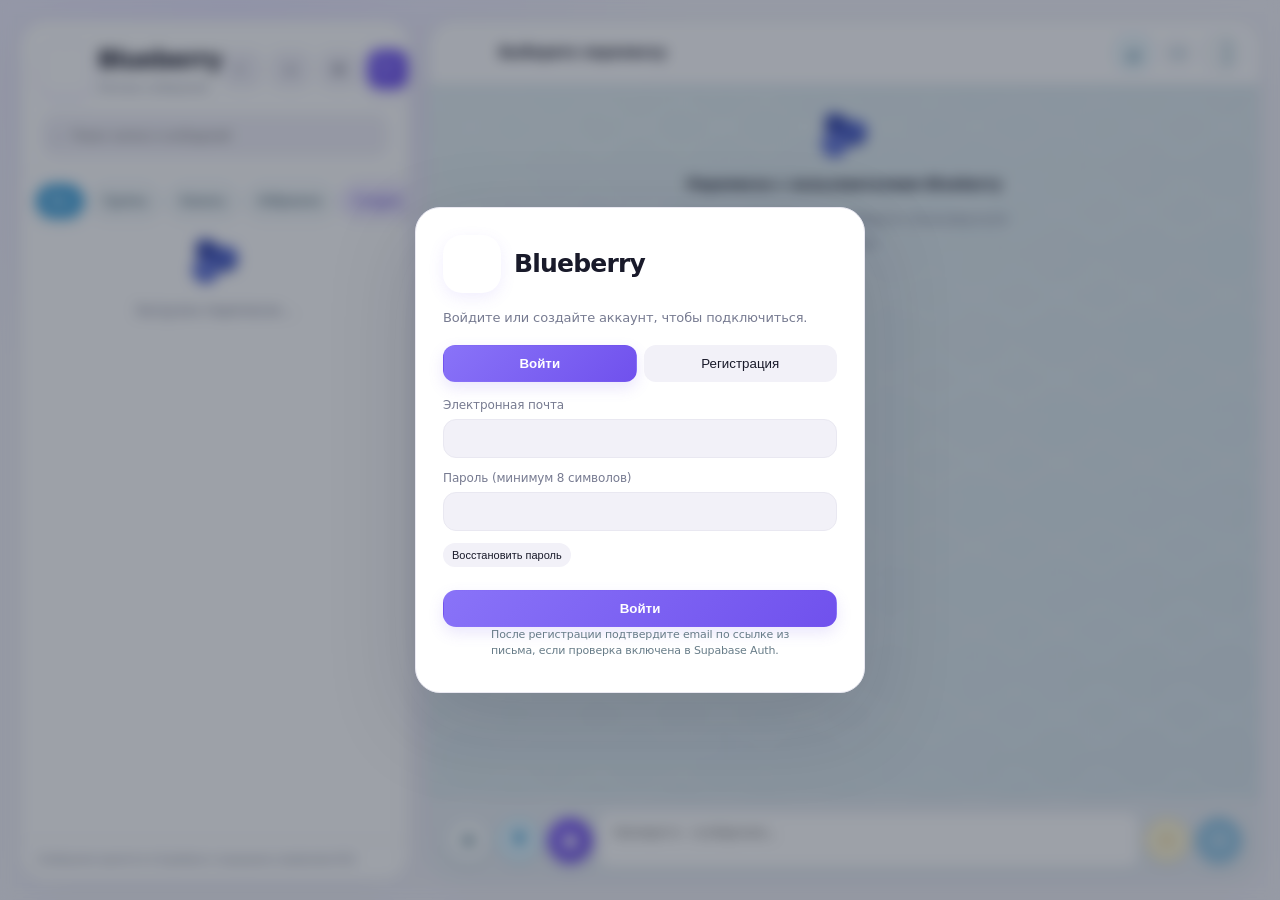
==== index.html @ e7ea09fa "Publish Blueberry: add index.html" ====
<!doctype html><html lang="ru"><head><meta charset="utf-8"><meta name="viewport" content="width=device-width,initial-scale=1"><meta name="theme-color" content="#f4f7fc"><title>Blueberry — сообщения</title><style>
:root{--bg:#f4f7fc;--panel:#fff;--soft:#f1f5fc;--line:#e4eaf3;--ink:#17243b;--muted:#8692a7;--blue:#3978ed;--blueSoft:#e8f0ff;--purple:#896de0;--green:#2eaf83;--shadow:0 14px 44px #263c6010}*{box-sizing:border-box}body{margin:0;background:var(--bg);color:var(--ink);font:14px/1.45 Inter,system-ui,-apple-system,"Segoe UI",sans-serif}body.dark{--bg:#0e1727;--panel:#162237;--soft:#1e2c43;--line:#2b3a51;--ink:#eff4ff;--muted:#9eabc1;--blue:#6598fa;--blueSoft:#243a60;--shadow:0 14px 44px #0004}.shell{height:100dvh;min-height:560px;padding:18px;display:grid;grid-template-columns:330px 1fr;gap:14px;max-width:1500px;margin:auto}.side,.chat{background:var(--panel);border:1px solid var(--line);border-radius:21px;overflow:hidden;display:flex;flex-direction:column;box-shadow:var(--shadow)}.head{padding:19px 18px 12px;border-bottom:1px solid var(--line)}.brand-title{display:flex;align-items:center;gap:9px}.logo-slot{width:40px;height:40px;border:1px dashed var(--muted);border-radius:12px;display:grid;place-items:center;text-align:center;color:var(--muted);font-size:9px;flex:none}.avatar-img{width:100%;height:100%;object-fit:cover;border-radius:inherit}.brand{display:flex;justify-content:space-between;align-items:center;margin-bottom:14px}.brand b{font-size:22px;letter-spacing:-.6px}.brand small{display:block;color:var(--muted);font-size:11px}.toolbar{display:flex;gap:7px;align-items:center}.btn{border:0;background:var(--soft);color:var(--ink);padding:9px 12px;border-radius:11px;cursor:pointer;transition:.15s}.btn:hover{filter:brightness(.97)}.btn.primary{background:var(--blue);color:#fff;font-weight:650}.btn:disabled{opacity:.48;cursor:default}.btn.tiny{font-size:11px;padding:5px 8px}.search{height:39px;border-radius:12px;background:var(--soft);display:flex;align-items:center;padding:0 10px;gap:8px;color:var(--muted)}.search input{border:0;background:none;color:var(--ink);outline:0;width:100%}.sections{display:flex;gap:5px;overflow:auto;padding:10px 12px 5px}.sections button{white-space:nowrap;border:0;background:transparent;color:var(--muted);border-radius:9px;padding:7px 9px;font-size:11px;cursor:pointer}.sections button.on{background:var(--blueSoft);color:var(--blue);font-weight:650}.list{overflow:auto;flex:1;padding:7px}.person{display:flex;align-items:center;gap:11px;padding:10px;border-radius:13px;cursor:pointer}.person:hover,.person.on{background:var(--soft)}.avatar{width:43px;height:43px;border-radius:15px;background:linear-gradient(135deg,#4b8bf0,#9472dc);color:white;display:grid;place-items:center;font-weight:700;flex:none;object-fit:cover}.pcopy{min-width:0;flex:1}.pcopy b,.pcopy small{display:block;overflow:hidden;text-overflow:ellipsis;white-space:nowrap}.pcopy small{color:var(--muted);margin-top:3px;font-size:11px}.ptime{font-size:10px;color:var(--muted);align-self:flex-start}.bottom-note{padding:10px 16px;border-top:1px solid var(--line);font-size:10px;color:var(--muted)}.top{min-height:72px;display:flex;align-items:center;gap:12px;padding:0 18px;border-bottom:1px solid var(--line)}.top strong{flex:1;min-width:0;overflow:hidden;text-overflow:ellipsis;white-space:nowrap}.status{font-size:11px;color:var(--muted);display:block}.msgs{flex:1;overflow:auto;padding:22px clamp(14px,7vw,90px);background:radial-gradient(ellipse at top,#eaf2ff55,transparent 55%)}body.dark .msgs{background:radial-gradient(ellipse at top,#20395f33,transparent 55%)}.empty{margin:auto;text-align:center;color:var(--muted);max-width:330px}.empty .berry{font-size:42px;margin-bottom:8px}.empty b{color:var(--ink)}.empty p{line-height:1.6}.bubble{max-width:76%;width:max-content;white-space:pre-wrap;overflow-wrap:anywhere;padding:10px 13px;border-radius:15px 15px 15px 4px;background:var(--soft);margin:11px 0;position:relative}.bubble.mine{margin-left:auto;background:var(--blue);color:white;border-radius:15px 15px 4px 15px}.bubble .quote{border-left:2px solid var(--purple);padding-left:8px;margin-bottom:5px;font-size:11px;color:var(--purple)}.bubble.mine .quote{color:#e6ddff}.meta{font-size:10px;text-align:right;opacity:.7;margin-top:4px}.msgtools{display:flex;gap:4px;justify-content:flex-end;margin-top:3px;opacity:.75}.compose-wrap{padding:11px 18px;border-top:1px solid var(--line)}.replybar{display:none;justify-content:space-between;align-items:center;background:var(--soft);padding:7px 10px;border-radius:10px;margin-bottom:7px;color:var(--muted);font-size:11px}.compose{display:flex;gap:8px}.compose textarea{resize:none;min-height:42px;max-height:120px;flex:1;border:1px solid var(--line);border-radius:14px;background:var(--soft);color:var(--ink);padding:11px;outline:none}.overlay{position:fixed;inset:0;background:#0a142766;display:none;place-items:center;padding:15px;z-index:20}.overlay.show{display:grid}.modal{width:min(450px,100%);border-radius:19px;background:var(--panel);padding:23px;box-shadow:0 20px 70px #0003;max-height:90dvh;overflow:auto}.modal h2{margin:0 0 4px}.modal p{color:var(--muted);font-size:13px;margin:0 0 17px}.field{margin:12px 0}.field label{font-size:12px;color:var(--muted);display:block;margin-bottom:5px}.field input,.field textarea,.field select{width:100%;padding:11px;border:1px solid var(--line);border-radius:10px;background:var(--soft);color:var(--ink);outline:none}.field textarea{min-height:68px;resize:vertical}.tabs{display:flex;gap:7px;margin:15px 0}.tabs button{flex:1}.note{font-size:11px;color:var(--muted);margin-top:12px}.alert{color:#b45057;font-size:12px;min-height:16px}.hide{display:none!important}.toast{position:fixed;bottom:20px;left:50%;transform:translate(-50%,20px);background:var(--ink);color:var(--panel);padding:10px 14px;border-radius:10px;opacity:0;transition:.2s;pointer-events:none;z-index:40}.toast.show{opacity:1;transform:translate(-50%,0)}.switch{width:42px;height:24px;border:0;border-radius:12px;background:#bbc5d4;padding:3px}.switch:after{content:'';display:block;width:18px;height:18px;background:#fff;border-radius:50%;transition:.2s}.switch.on{background:var(--blue)}.switch.on:after{transform:translateX(18px)}.profile-hero{text-align:center;margin:0 0 14px}.profile-hero .avatar{width:72px;height:72px;border-radius:24px;margin:0 auto 8px;font-size:22px}.mobile-back{display:none}@media(max-width:850px){.shell{display:block;padding:0;height:100dvh;min-height:0}.side,.chat{position:absolute;inset:0;border:0;border-radius:0}.chat{display:none}.shell.inchat .side{display:none}.shell.inchat .chat{display:flex}.head{padding:15px}.top{min-height:64px;padding:0 11px}.msgs{padding:15px}.compose-wrap{padding:9px}.bubble{max-width:88%}.mobile-back{display:block}}
/* Blueberry visual refresh based on the supplied light and dark references */
:root{--bg:#f5f5fb;--panel:#fff;--soft:#f2f1f8;--line:#e9e8f1;--ink:#191a2a;--muted:#777b91;--blue:#7858ef;--blueSoft:#f0ecff;--purple:#8c72f6;--green:#32ad85;--shadow:0 18px 55px #27214a0c}
body{background:radial-gradient(ellipse at 18% 0%,#ece9ff 0,transparent 32%),var(--bg);font-family:Inter,"Segoe UI",system-ui,sans-serif;letter-spacing:-.01em}
body.dark{--bg:#11121d;--panel:#191a29;--soft:#232438;--line:#303146;--ink:#f4f3fc;--muted:#a4a5bb;--blue:#9279ff;--blueSoft:#30284c;--purple:#ae9cff;--green:#45c39a;--shadow:0 18px 60px #0003;background:radial-gradient(ellipse at 18% 0%,#282344 0,transparent 35%),var(--bg)}
.shell{max-width:1540px;grid-template-columns:minmax(330px,390px) minmax(0,1fr);gap:18px;padding:20px}
.side,.chat{border:1px solid color-mix(in srgb,var(--line) 75%,transparent);border-radius:26px;box-shadow:var(--shadow)}
.head{padding:22px 21px 14px}.brand{margin-bottom:18px}.brand b{font-size:24px;letter-spacing:-1px}.brand small{margin-top:2px}.logo-slot{width:47px;height:47px;border:0;border-radius:15px;background-image:url("blueberry-logo-reference.png");background-size:200% 100%;background-position:right center;background-repeat:no-repeat;box-shadow:0 5px 16px #765cf31a;font-size:0;overflow:hidden;flex:none}
body.dark .logo-slot{background-position:left center}.auth-brand{display:flex;align-items:center;gap:13px;margin:0 0 16px}.auth-brand .logo-slot{width:58px;height:58px;border-radius:19px}.auth-brand h2{font-size:25px;letter-spacing:-.8px;margin:0}
.toolbar{gap:8px}.btn{border:1px solid transparent;border-radius:13px;padding:10px 13px;transition:transform .16s,background .16s,box-shadow .16s}.btn:hover{filter:none;transform:translateY(-1px);background:var(--blueSoft);color:var(--blue)}.btn.primary{background:linear-gradient(135deg,#8973f8,#7051ed);box-shadow:0 6px 15px #7459ee26;color:#fff}.btn.primary:hover{background:linear-gradient(135deg,#9683ff,#785bf2);color:white;box-shadow:0 9px 21px #7459ee37}
.search{height:43px;border:1px solid transparent;border-radius:14px}.search:focus-within{border-color:#b7aafa;background:var(--panel);box-shadow:0 0 0 3px #8a72f51a}.sections{gap:6px;padding:12px 15px 8px}.sections button{padding:9px 12px;border-radius:999px;font-size:12px}.sections button.on{background:linear-gradient(135deg,#8973f8,#7051ed);color:white;box-shadow:0 5px 13px #7459ee20}
.list{padding:5px 10px 12px}.person{gap:12px;padding:12px 11px;border-bottom:1px solid color-mix(in srgb,var(--line) 64%,transparent);border-radius:0;min-height:76px;transition:background .16s}.person:hover,.person.on{background:var(--soft);border-radius:15px}.avatar{width:48px;height:48px;border-radius:50%;overflow:hidden}.avatar-img{border-radius:50%}.pcopy b{font-size:14px;font-weight:650}.pcopy small{font-size:12px}.ptime{font-size:11px}.bottom-note{font-size:10px;padding:12px 16px}
.top{min-height:78px;padding:0 23px;background:color-mix(in srgb,var(--panel) 93%,transparent);backdrop-filter:blur(14px)}.top strong{font-size:15px}.status{color:var(--purple);font-weight:600}.msgs{position:relative;padding:28px clamp(18px,8vw,110px);background:radial-gradient(ellipse 55% 38% at 0% 0%,#eeeaff 0,transparent 100%),radial-gradient(ellipse 50% 30% at 100% 0%,#f5f1ff 0,transparent 100%),var(--panel)}body.dark .msgs{background:radial-gradient(ellipse 55% 38% at 0% 0%,#27213d 0,transparent 100%),radial-gradient(ellipse 50% 30% at 100% 0%,#201d32 0,transparent 100%),var(--panel)}
.bubble{padding:12px 15px;border-radius:18px 18px 18px 6px;background:var(--soft);box-shadow:0 3px 12px #20204408;margin:13px 0}.bubble.mine{border-radius:18px 18px 6px 18px;background:linear-gradient(135deg,#8d78fa,#7054ed);box-shadow:0 5px 15px #7459ee22}.bubble .quote{border-radius:3px 9px 9px 3px}.meta{font-size:10px}.msgtools{opacity:.72}.compose-wrap{padding:13px 20px 17px;background:var(--panel);border-top:1px solid var(--line)}.compose{gap:7px;align-items:center}.compose textarea{min-width:0;min-height:46px;border:1px solid transparent;border-radius:999px;padding:12px 17px;background:var(--soft)}.compose textarea:focus{border-color:#b7aafa;background:var(--panel);box-shadow:0 0 0 3px #8a72f51a}.compose .btn{flex:none;border-radius:50%;width:42px;height:42px;padding:0;display:grid;place-items:center}
.modal{border:1px solid var(--line);border-radius:25px;padding:27px;box-shadow:0 28px 90px #17132c25}.overlay{backdrop-filter:blur(7px)}.field input,.field textarea,.field select{border-radius:13px}.field input:focus,.field textarea:focus,.field select:focus{border-color:#a793ff;box-shadow:0 0 0 3px #8a72f51a}.tabs button{border-radius:12px}.toast{border-radius:14px;box-shadow:0 9px 28px #15142a2c}
.mobile-nav{display:none}
@media(max-width:850px){.shell{padding:0;max-width:none}.side,.chat{border:0;border-radius:0}.side{padding-bottom:76px}.head{padding:17px 17px 10px}.brand{margin-bottom:15px}.logo-slot{width:43px;height:43px;border-radius:14px}.sections{padding:10px 13px 6px}.list{padding:5px 10px 15px}.person{min-height:78px;padding:12px 10px}.chat{padding-bottom:0}.top{min-height:70px;padding:0 13px}.msgs{padding:18px 13px}.compose-wrap{padding:9px 10px calc(10px + env(safe-area-inset-bottom))}.compose{gap:4px}.compose .btn{width:38px;height:38px}.compose textarea{font-size:14px;padding:10px 14px}.bubble{max-width:88%;padding:10px 13px}.mobile-nav{position:fixed;z-index:8;left:0;right:0;bottom:0;display:grid;grid-template-columns:repeat(4,1fr);padding:8px 8px calc(8px + env(safe-area-inset-bottom));border-top:1px solid var(--line);background:color-mix(in srgb,var(--panel) 92%,transparent);backdrop-filter:blur(18px)}.mobile-nav button{display:flex;flex-direction:column;align-items:center;gap:3px;border:0;background:none;color:var(--muted);font:inherit;font-size:11px;padding:4px}.mobile-nav button span{font-size:19px}.mobile-nav button.active{color:var(--blue);font-weight:650}.shell.inchat .mobile-nav{display:none}.bottom-note{display:none}#videoNoteBtn{display:none}}
/* Chat refresh: compact familiar messenger layout */
.chat{background:#e8edf2;border-color:#dce3ea}
.top{min-height:64px;padding:0 18px;background:rgba(255,255,255,.94);border-bottom:1px solid #dce4ec;backdrop-filter:blur(18px)}
.top .avatar{width:40px;height:40px;border-radius:50%;background:#5a9fd5}.top strong{font-size:14px;font-weight:700}.top .status{display:block;flex-basis:100%;margin-left:-100%;padding-left:52px;transform:translateY(13px);font-size:11px;color:#55a2d9;font-weight:500;pointer-events:none}.top .btn{background:transparent;color:#5f6f7e}.top .btn:hover{background:#edf3f7;color:#429ad4;box-shadow:none}.top #signout{font-size:0;width:36px;height:36px}.top #signout:before{content:'⋮';font-size:25px;line-height:1}.top #favorite{font-size:0;width:36px;height:36px}.top #favorite:before{content:'⌕';font-size:22px}
.msgs{padding:20px clamp(16px,7vw,96px);background-color:#dce8ee;background-image:radial-gradient(#ffffffa8 1px,transparent 1.5px),radial-gradient(#c9dbe2ad 1px,transparent 1.5px),linear-gradient(135deg,#e6f0f3cc,#d6e4ea77);background-size:27px 27px,41px 41px,100% 100%;background-position:0 0,13px 13px,0 0}
.msgs:before{content:'';position:absolute;inset:0;pointer-events:none;opacity:.23;background-image:linear-gradient(32deg,transparent 48%,#fff 49% 51%,transparent 52%),linear-gradient(-32deg,transparent 48%,#fff 49% 51%,transparent 52%);background-size:84px 84px}
.msgs>*{position:relative}.bubble{max-width:min(76%,560px);padding:7px 10px 6px;margin:3px 0;background:#fff;border-radius:10px 10px 10px 2px;box-shadow:0 1px 1px #35434a26;color:#18212b;font-size:14px;line-height:1.38}.bubble.mine{background:#d9fdd3;color:#17231b;border-radius:10px 10px 2px 10px;box-shadow:0 1px 1px #35434a20}.bubble .quote{margin:1px 0 5px;padding-left:7px;border-left:3px solid #45a7e6;color:#4386b1}.bubble.mine .quote{color:#419368;border-color:#56b77b}.meta{float:right;margin:4px 0 0 10px;color:#6f7f89;opacity:1;font-size:10px}.bubble.mine .meta{color:#5e9273}.msgtools{clear:both;margin-top:4px;opacity:0;transition:opacity .15s}.bubble:hover .msgtools{opacity:.85}.msgtools .btn{padding:3px 6px;border-radius:6px;background:#edf3f5;color:#557080}.bubble.mine .msgtools .btn{background:#c7f1c2}.replybar{margin:0 0 7px;padding:8px 11px;border-radius:8px;background:#fff;border-left:3px solid #42a5df;color:#6d7c88}.compose-wrap{padding:9px 17px 12px;background:#e8edf2;border:0}.compose{gap:7px}.compose textarea{min-height:43px;padding:11px 15px;border:0;border-radius:10px;background:#fff;box-shadow:0 1px 2px #34434d17;font-size:14px}.compose textarea:focus{border:0;box-shadow:0 0 0 2px #4aa8e42b}.compose .btn{width:40px;height:40px;border-radius:50%;background:transparent;color:#667786}.compose .btn:hover{background:#d6e1e7;color:#439bd7;transform:none}.compose .btn.primary{background:#47a5dc;color:#fff;box-shadow:none}.compose .btn.primary:hover{background:#3a9bd3}.note{margin:0 0 6px 48px;color:#677c88}
body.dark .chat{background:#0f1b24;border-color:#243642}body.dark .top{background:rgba(24,36,47,.94);border-color:#263b49}.top .status{color:#6bb6e5}body.dark .top .btn{color:#b6c7d4}body.dark .top .btn:hover{background:#253b4b;color:#69bbe8}body.dark .msgs{background-color:#0b1720;background-image:radial-gradient(#1c3543b8 1px,transparent 1.5px),radial-gradient(#162c38a8 1px,transparent 1.5px),linear-gradient(135deg,#0e202b,#0a1720)}body.dark .msgs:before{opacity:.09}body.dark .bubble{background:#1f2d39;color:#f2f7fa;box-shadow:0 1px 1px #0005}body.dark .bubble.mine{background:#2b5949;color:#f2fff5}body.dark .bubble .quote{color:#76bee9;border-color:#63b5e7}body.dark .bubble.mine .quote{color:#8adbb2;border-color:#7ad2a5}body.dark .meta{color:#a7bac5}body.dark .bubble.mine .meta{color:#a5d1b8}body.dark .compose-wrap{background:#0f1b24}body.dark .compose textarea{background:#1b2a35;color:#edf5f8;box-shadow:none}body.dark .compose .btn{color:#b6c7d4}body.dark .compose .btn:hover{background:#233844;color:#70c2ec}body.dark .compose .btn.primary{background:#399bd1}body.dark .replybar{background:#1b2a35;color:#b4c3cd}
@media(max-width:850px){.top{min-height:59px;padding:0 8px}.top .avatar{width:36px;height:36px}.top .status{padding-left:45px;transform:translateY(11px)}.msgs{padding:13px 10px}.bubble{max-width:86%;font-size:14px}.compose-wrap{padding:7px 7px calc(8px + env(safe-area-inset-bottom))}.compose textarea{border-radius:22px}.compose .btn{width:37px;height:37px}.top #roomInfo{display:none}.top #signout{display:none}}
/* Stronger chat controls and video-note button */
.compose #videoNoteBtn{display:grid!important}
.bubble video{border-radius:12px!important;max-width:min(360px,72vw)!important;max-height:420px!important;object-fit:contain!important;background:#10141a}
.sections button{border:1px solid #c8d9e3;background:#f8fbfc;color:#526b7a;font-weight:600;box-shadow:0 1px 2px #39526010}.sections button:hover{border-color:#80c6e8;background:#e9f6fc;color:#2687bc}.sections button.on{border-color:#5aaee0;background:#47a5dc;color:#fff;box-shadow:0 3px 8px #3999ce42}.sections #newRoom{border-color:#b7a3fb;background:#f1edff;color:#684bd7}.sections #newRoom:hover{border-color:#8064ea;background:#e8e0ff;color:#5434ca}body.dark .sections button{border-color:#385565;background:#1a2d38;color:#b9d0dc;box-shadow:none}body.dark .sections button:hover{border-color:#5194b4;background:#223d4b;color:#8dd9fb}body.dark .sections button.on{border-color:#53b2e6;background:#277fb0;color:#fff}body.dark .sections #newRoom{border-color:#6652b0;background:#29243f;color:#c5b8ff}
.compose .btn{width:44px;height:44px;border:1px solid #bdd0db;background:#f8fbfc;color:#356376;font-size:17px;font-weight:700;box-shadow:0 2px 5px #35515d1a}
.compose .btn:hover{background:#e9f5fa;border-color:#85c9eb;color:#147db6;box-shadow:0 3px 8px #287fa92b}
.compose #fileBtn{font-size:24px;line-height:1}.compose #voiceBtn{background:#e0f5ff;border-color:#94d6f5;color:#1387c6}.compose #videoNoteBtn{background:linear-gradient(135deg,#8f6fff,#6848e2);border-color:#6848e2;color:#fff;font-size:19px;box-shadow:0 4px 10px #6a4ee05c}.compose #videoNoteBtn:hover{background:linear-gradient(135deg,#9c80ff,#7554ec);color:#fff;transform:translateY(-1px)}.compose #emoji{background:#fff8d9;border-color:#f0d88b;color:#b97b00}.compose .btn.primary{width:46px;height:46px;border-color:#3692c6;box-shadow:0 4px 10px #2f91c85c;font-size:18px}
.top .btn{border:1px solid #cfdee6;background:#f7fafb;color:#36718e;font-weight:700}.top .btn:hover{border-color:#a6d4e9;background:#e7f5fb}.top #favorite{background:#eff9fd;border-color:#acd9ed}.top #roomInfo{background:#f5f7fa;border-color:#d8e0e5}
body.dark .compose .btn{background:#1d3340;border-color:#315266;color:#c4e0ee;box-shadow:none}body.dark .compose .btn:hover{background:#29495a;border-color:#4a89a8;color:#86d2f5}body.dark .compose #voiceBtn{background:#143d51;border-color:#287da4;color:#7ed3f7}body.dark .compose #videoNoteBtn{background:linear-gradient(135deg,#8f6fff,#6848e2);border-color:#8b70f4;color:#fff}body.dark .compose #emoji{background:#44371b;border-color:#7a6024;color:#f0cd62}body.dark .compose .btn.primary{border-color:#4aaee0;box-shadow:0 3px 9px #0005}body.dark .top .btn{background:#1c303c;border-color:#31505f;color:#b6d8e7}body.dark .top #favorite{background:#173846;border-color:#28627a}
@media(max-width:850px){.compose .btn{width:42px;height:42px;font-size:16px}.compose #videoNoteBtn{display:grid;width:42px;height:42px}.compose .btn.primary{width:44px;height:44px}.top .btn{width:34px;height:34px;padding:0}.top #favorite{display:grid;place-items:center}}
</style>
</head><body><div class="shell" id="shell"><aside class="side"><div class="head"><div class="brand"><div class="brand-title"><div class="logo-slot" role="img" aria-label="Логотип Blueberry"></div><div><b>Blueberry</b><small id="who">Личные сообщения</small></div></div><div class="toolbar"><button class="btn" id="theme" title="Тема">☾</button><button class="btn" id="profileBtn" title="Профиль">☺</button><button class="btn" id="settingsBtn" title="Настройки">⚙</button><button class="btn primary" id="add" title="Найти пользователя">＋</button></div></div><label class="search">⌕ <input id="search" placeholder="Поиск чатов и сообщений"></label></div><div class="sections" id="sections"><button class="on" data-section="all">Все</button><button data-section="group">Группы</button><button data-section="channel">Каналы</button><button data-section="favorites">Избранное</button><button id="newRoom">Создать</button></div><div class="list" id="people"><div class="empty"><div class="berry">🫐</div>Загрузка переписок…</div></div><div class="bottom-note">Сообщения хранятся в Supabase и защищены правилами RLS</div><nav class="mobile-nav" aria-label="Основная навигация"><button type="button" class="active" data-mobile="chats"><span>●</span>Чаты</button><button type="button" data-mobile="groups"><span>◉</span>Группы</button><button type="button" data-mobile="users"><span>◎</span>Пользователи</button><button type="button" data-mobile="settings"><span>⚙</span>Настройки</button></nav></aside><main class="chat"><header class="top"><button class="btn mobile-back" id="back">‹</button><img class="avatar" id="peerAvatar" alt="" src="" style="visibility:hidden"><strong id="peerName">Выберите переписку</strong><span class="status" id="peerStatus"></span><button class="btn tiny" id="favorite" title="В избранное">♡</button><button class="btn tiny" id="joinRoom" hidden>Вступить</button><button class="btn tiny" id="roomInfo">•••</button><button class="btn tiny" id="signout">Выйти</button></header><section class="msgs" id="msgs"><div class="empty"><div class="berry">🫐</div><b>Переписка с пользователями Blueberry</b><p>Зарегистрируйтесь и найдите пользователя по имени.</p></div></section><div class="compose-wrap"><div class="replybar" id="replybar"><span id="replytext"></span><button class="btn tiny" id="cancelReply">×</button></div><div class="note" id="fileInfo"></div><form class="compose" id="sendForm"><input class="hide" id="filePick" type="file"><button class="btn" type="button" id="fileBtn" title="Прикрепить файл">＋</button><button class="btn" type="button" id="voiceBtn" title="Записать голосовое сообщение">🎙</button><button class="btn" type="button" id="videoNoteBtn" title="Записать видеосообщение">◉</button><textarea id="body" maxlength="10000" placeholder="Напишите сообщение…" disabled></textarea><button class="btn" type="button" id="emoji">☺</button><button class="btn primary" id="send" disabled>➤</button></form></div></main></div>
<div class="overlay show" id="auth"><form class="modal" id="authForm"><div class="auth-brand"><div class="logo-slot" role="img" aria-label="Логотип Blueberry"></div><h2>Blueberry</h2></div><p>Войдите или создайте аккаунт, чтобы подключиться.</p><div class="tabs"><button type="button" class="btn primary" id="loginTab">Войти</button><button type="button" class="btn" id="signupTab">Регистрация</button></div><div class="field hide" id="nameWrap"><label>Имя для показа</label><input id="name" autocomplete="name" placeholder="Ваше имя"></div><div class="field hide" id="usernameWrap"><label>Имя пользователя (3–24 символа)</label><input id="username" autocomplete="username" placeholder="blueberry_user" pattern="[A-Za-z0-9_]{3,24}"></div><div class="field"><label>Электронная почта</label><input id="email" type="email" autocomplete="email" required></div><div class="field"><label>Пароль (минимум 8 символов)</label><input id="password" type="password" autocomplete="current-password" minlength="8" required></div><button type="button" class="btn tiny" id="forgot">Восстановить пароль</button><div class="alert" id="authError"></div><button class="btn primary" style="width:100%;margin-top:7px" id="authSubmit">Войти</button><div class="note">После регистрации подтвердите email по ссылке из письма, если проверка включена в Supabase Auth.</div></form></div>
<div class="overlay" id="find"><form class="modal" id="findForm"><h2>Найти пользователя</h2><p>Введите его уникальное имя пользователя.</p><div class="field"><label>Username</label><input id="findName" placeholder="blueberry_user" autocomplete="off"></div><div class="alert" id="findError"></div><div id="findResult"></div><div class="toolbar" style="justify-content:flex-end;margin-top:14px"><button type="button" class="btn" id="findClose">Закрыть</button><button class="btn primary">Поиск</button></div></form></div>
<div class="overlay" id="roomModal"><form class="modal" id="roomForm"><h2>Создать пространство</h2><p>Создайте группу для общения или канал для публикаций.</p><div class="field"><label>Название</label><input id="roomTitle" maxlength="120" required placeholder="Например, Идеи и планы"></div><div class="field"><label>Описание</label><textarea id="roomDescription" maxlength="500"></textarea></div><div class="field"><label>Тип</label><select id="roomKind"><option value="group">Группа — участники могут писать</option><option value="channel">Канал — писать могут администраторы</option></select></div><div class="field"><label>Доступ</label><select id="roomPublic"><option value="false">Приватное пространство</option><option value="true">Публичное — пользователи могут найти и вступить</option></select></div><div class="field"><label>Добавить по username (через запятую, необязательно)</label><input id="roomUsers" placeholder="user_one, user_two"></div><div class="alert" id="roomError"></div><div class="toolbar" style="justify-content:flex-end"><button type="button" class="btn" id="roomCancel">Отмена</button><button class="btn primary">Создать</button></div></form></div>
<div class="overlay" id="profileModal"><form class="modal" id="profileForm"><div class="profile-hero"><div class="avatar" id="profileAvatar">☺</div><h2>Профиль</h2><p id="profileHandle"></p></div><div class="field"><label>Имя</label><input id="profileName" maxlength="60"></div><div class="field"><label>Username</label><input id="profileUsername" pattern="[A-Za-z0-9_]{3,24}" maxlength="24"></div><div class="field"><label>О себе</label><textarea id="profileBio" maxlength="300"></textarea></div><div class="field"><label>Файл аватара (PNG, JPEG, WebP или GIF, до 2 МБ)</label><input id="profileAvatarFile" type="file" accept="image/png,image/jpeg,image/webp,image/gif"></div><div class="field"><label>Или ссылка на аватар</label><input id="profileAvatarUrl" type="url" placeholder="https://…"></div><div class="alert" id="profileError"></div><div class="toolbar" style="justify-content:flex-end"><button type="button" class="btn" data-close="profileModal">Отмена</button><button class="btn primary">Сохранить</button></div></form></div>
<div class="overlay" id="settingsModal"><div class="modal"><h2>Настройки</h2><p>Внешний вид и безопасность аккаунта</p><div class="setting-row"><span>Тёмная тема</span><button class="switch" id="themeSwitch"></button></div><div class="setting-row"><span>Закрыть аккаунт на этом устройстве</span><button class="btn tiny" id="signout2">Выйти</button></div><div class="note">Пароли и вход защищаются Supabase Auth. Видимость email контролируется Supabase и не показывается в каталоге пользователей.</div><div class="toolbar" style="justify-content:flex-end;margin-top:18px"><button class="btn primary" data-close="settingsModal">Готово</button></div></div></div><div class="toast" id="toast"></div>
<script type="module">
import { createClient } from './supabase.js';
const SUPABASE_URL='https://cbcynpaoumhusbppzqmk.supabase.co';
const SUPABASE_PUBLISHABLE_KEY='sb_publishable_yo7ZilUzLYLHuQUFclErvw_k-CoCoNv';
const sb=createClient(SUPABASE_URL,SUPABASE_PUBLISHABLE_KEY),$=s=>document.querySelector(s);let me=null,peer=null,room=null,realtime=null,signup=false,profiles=[],rooms=[],currentMessages=[],replyTarget=null,pendingFile=null,section='all',searchText='';
const esc=v=>String(v??'').replace(/[&<>"']/g,c=>({'&':'&amp;','<':'&lt;','>':'&gt;','"':'&quot;',"'":'&#39;'}[c]));const initials=n=>String(n||'').split(/\s+/).filter(Boolean).slice(0,2).map(x=>x[0]).join('').toUpperCase()||'🫐';function toast(t){let e=$('#toast');e.textContent=t;e.classList.add('show');setTimeout(()=>e.classList.remove('show'),2400)}function favKey(){return'bb-favs-'+(me?.id||'anon')}function favorites(){try{return JSON.parse(localStorage.getItem(favKey())||'[]')}catch{return[]}}function setTheme(dark){document.body.classList.toggle('dark',dark);localStorage.setItem('bb-theme',dark?'dark':'light');$('#themeSwitch')?.classList.toggle('on',dark)}
function modal(id,on=true){$('#'+id).classList.toggle('show',on)}function setSignup(v){signup=v;$('#usernameWrap').classList.toggle('hide',!v);$('#nameWrap').classList.toggle('hide',!v);$('#loginTab').classList.toggle('primary',!v);$('#signupTab').classList.toggle('primary',v);$('#authSubmit').textContent=v?'Создать аккаунт':'Войти';$('#password').autocomplete=v?'new-password':'current-password';$('#forgot').classList.toggle('hide',v);$('#authError').textContent=''}$('#loginTab').onclick=()=>setSignup(false);$('#signupTab').onclick=()=>setSignup(true);
async function loadMe(){try{let {data:{session}}=await sb.auth.getSession();if(session){me=session.user;modal('auth',false);$('#who').textContent='@'+(me.user_metadata.username||'пользователь');await refreshList()}else modal('auth',true)}catch(e){$('#authError').textContent='Не удалось связаться с Supabase. Проверьте интернет и откройте через локальный сервер, а не file://.'}}
$('#authForm').onsubmit=async e=>{e.preventDefault();$('#authError').textContent='';let email=$('#email').value.trim(),password=$('#password').value;try{if(signup){let username=$('#username').value.trim().toLowerCase(),display_name=$('#name').value.trim();if(!/^[a-z0-9_]{3,24}$/.test(username)){ $('#authError').textContent='Username: латиница, цифры и _, от 3 до 24 символов.';return}let {data,error}=await sb.auth.signUp({email,password,options:{data:{username,display_name}}});if(error){$('#authError').textContent=error.message;return}if(data.session){me=data.user;modal('auth',false);$('#who').textContent='@'+username;await refreshList()}else{$('#authError').textContent='Аккаунт создан. Подтвердите email по ссылке из письма, затем войдите.';setSignup(false)}}else{let {data,error}=await sb.auth.signInWithPassword({email,password});if(error){$('#authError').textContent=error.message;return}me=data.user;modal('auth',false);$('#who').textContent='@'+(me.user_metadata.username||'пользователь');await refreshList()}}catch(err){console.error(err);$('#authError').textContent=err?.message==='Failed to fetch'?'Не удалось подключиться. Проверьте интернет и откройте страницу через http://localhost:4173/online.html, а не как file://.':(err?.message||'Не удалось выполнить запрос.')}};
$('#forgot').onclick=async()=>{let email=$('#email').value.trim();if(!email){$('#authError').textContent='Сначала введите email.';return}let {error}=await sb.auth.resetPasswordForEmail(email);$('#authError').textContent=error?.message||'Если адрес зарегистрирован, письмо для восстановления отправлено.'};async function logout(){await sb.auth.signOut();if(realtime)sb.removeChannel(realtime);me=null;peer=null;room=null;modal('auth',true);$('#shell').classList.remove('inchat')}$('#signout').onclick=logout;$('#signout2').onclick=logout;
sb.auth.onAuthStateChange((_ev,s)=>{if(s?.user&&!me){me=s.user;modal('auth',false);refreshList()}else if(!s?.user&&me){me=null;modal('auth',true)}});
async function refreshList(){if(!me)return;let [mr,pr,rr]=await Promise.all([sb.from('messages').select('id,sender_id,recipient_id,body,created_at').order('created_at',{ascending:false}).limit(500),sb.from('profiles').select('id,username,display_name,avatar_url,bio').neq('id',me.id),sb.from('rooms').select('id,kind,title,description,is_public,created_by,created_at').order('created_at',{ascending:false})]);if(mr.error){toast('Чаты: '+mr.error.message);return}if(pr.error){toast('Пользователи: '+pr.error.message);return}if(rr.error){toast('Группы и каналы: '+rr.error.message);return}let directIds=[...new Set((mr.data||[]).map(m=>m.sender_id===me.id?m.recipient_id:m.sender_id))];profiles=(pr.data||[]).filter(p=>directIds.includes(p.id));rooms=rr.data||[];let rm=[];if(rooms.length){let res=await sb.from('room_messages').select('id,room_id,body,created_at').in('room_id',rooms.map(r=>r.id)).order('created_at',{ascending:false}).limit(500);if(!res.error)rm=res.data||[]}renderList(mr.data||[],rm)}
function renderList(dm,rm){let items=[];let lastDm=new Map();for(let m of dm){let id=m.sender_id===me.id?m.recipient_id:m.sender_id;if(!lastDm.has(id))lastDm.set(id,m)}for(let p of profiles){let m=lastDm.get(p.id);items.push({id:p.id,kind:'dm',name:p.display_name||p.username,sub:m?.body||'Начать переписку',time:m?.created_at||'',avatar:p.avatar_url})}let lastRm=new Map();for(let m of rm)if(!lastRm.has(m.room_id))lastRm.set(m.room_id,m);for(let r of rooms){let m=lastRm.get(r.id);items.push({id:r.id,kind:r.kind,name:r.title,sub:m?.body||r.description||(r.is_public?'Публично':'Приватно'),time:m?.created_at||r.created_at,avatar:'',public:r.is_public})}if(section==='group'||section==='channel')items=items.filter(x=>x.kind===section);if(section==='favorites')items=items.filter(x=>favorites().includes(x.id));if(searchText)items=items.filter(x=>(x.name+' '+x.sub).toLowerCase().includes(searchText));$('#people').innerHTML=items.map(x=>`<div class="person ${peer?.id===x.id||room?.id===x.id?'on':''}" data-id="${x.id}" data-kind="${x.kind}"><div class="avatar">${x.avatar?`<img class="avatar-img" src="${esc(x.avatar)}" alt="">`:esc(initials(x.name))}</div><div class="pcopy"><b>${esc(x.name)}</b><small>${esc(x.sub)}</small></div><span class="ptime">${x.kind==='channel'?'канал':x.kind==='group'?'группа':''}</span></div>`).join('')||'<div class="empty" style="padding:22px"><div class="berry">✦</div><b>Здесь пока пусто</b><p>Найдите пользователя или создайте пространство.</p></div>';document.querySelectorAll('.person').forEach(el=>el.onclick=()=>{let x=el.dataset.kind==='dm'?profiles.find(p=>p.id===el.dataset.id):rooms.find(r=>r.id===el.dataset.id);el.dataset.kind==='dm'?openPeer(x):openRoom(x)})}
async function openPeer(p){if(!p)return;peer=p;room=null;replyTarget=null;$('#replybar').style.display='none';$('#peerName').textContent=p.display_name||p.username;$('#peerStatus').textContent='@'+p.username;setAvatar(p.avatar_url,p.display_name||p.username);$('#body').disabled=false;$('#send').disabled=false;$('#joinRoom').hidden=true;$('#favorite').hidden=false;$('#favorite').textContent=favorites().includes(p.id)?'♥':'♡';$('#shell').classList.add('inchat');if(realtime)await sb.removeChannel(realtime);await loadMessages();realtime=sb.channel('dm-'+[me.id,p.id].sort().join('-')).on('postgres_changes',{event:'*',schema:'public',table:'messages'},()=>loadMessages()).subscribe()}
function setAvatar(url,name){let a=$('#peerAvatar');if(url){a.src=url;a.style.display='grid';a.style.visibility='visible';a.textContent=''}else{a.src='data:image/svg+xml,'+encodeURIComponent(`<svg xmlns="http://www.w3.org/2000/svg" width="100" height="100"><rect width="100" height="100" fill="#5687e8"/><text x="50%" y="54%" dominant-baseline="middle" text-anchor="middle" font-size="36" fill="white" font-family="Arial">${esc(initials(name))}</text></svg>`);a.style.display='grid';a.style.visibility='visible'}}
async function openRoom(r){if(!r)return;peer=null;room=r;replyTarget=null;$('#replybar').style.display='none';$('#peerName').textContent=r.title;$('#peerStatus').textContent=(r.kind==='group'?'Группа':'Канал')+' · '+(r.is_public?'публичный':'приватный');setAvatar('',r.title);$('#favorite').hidden=false;$('#favorite').textContent=favorites().includes(r.id)?'♥':'♡';$('#shell').classList.add('inchat');if(realtime)await sb.removeChannel(realtime);let {data:member}=await sb.from('room_members').select('role').eq('room_id',r.id).eq('user_id',me.id).maybeSingle();let isMember=!!member,canPost=isMember&&(r.kind==='group'||['owner','admin'].includes(member.role));$('#joinRoom').hidden=!r.is_public||isMember;$('#body').disabled=!canPost;$('#send').disabled=!canPost;$('#body').placeholder=canPost?'Напишите сообщение…':r.kind==='channel'?'Публиковать могут администраторы канала':'Вступите в пространство, чтобы писать';await loadMessages();realtime=sb.channel('room-'+r.id).on('postgres_changes',{event:'*',schema:'public',table:'room_messages',filter:`room_id=eq.${r.id}`},()=>loadMessages()).subscribe()}
function activeId(){return peer?.id||room?.id}async function loadMessages(){if(!me||!activeId())return;let q;if(peer){let a=me.id,b=peer.id;q=sb.from('messages').select('id,sender_id,recipient_id,body,reply_to,reaction,created_at,edited_at,attachment_path,attachment_name,attachment_type').or(`and(sender_id.eq.${a},recipient_id.eq.${b}),and(sender_id.eq.${b},recipient_id.eq.${a})`).order('created_at',{ascending:true}).limit(1000)}else q=sb.from('room_messages').select('id,room_id,sender_id,body,reply_to,reaction,created_at,edited_at,attachment_path,attachment_name,attachment_type').eq('room_id',room.id).order('created_at',{ascending:true}).limit(1000);let {data,error}=await q;if(error){toast('Сообщения: '+error.message);return}currentMessages=await Promise.all((data||[]).map(async m=>{if(m.attachment_path){let signed=await sb.storage.from('blueberry-files').createSignedUrl(m.attachment_path,3600);m.fileUrl=signed.data?.signedUrl||''}return m}));renderMessages()}
function renderMessages(){if(!activeId())return;let byId=new Map(currentMessages.map(m=>[m.id,m])),q=searchText,rows=currentMessages.filter(m=>!q||m.body.toLowerCase().includes(q)||(m.attachment_name||'').toLowerCase().includes(q));$('#msgs').innerHTML=rows.map(m=>{let parent=m.reply_to?byId.get(m.reply_to):null,mine=m.sender_id===me.id,body=m.body==='[attachment]'?'':esc(m.body);let mediaType=m.attachment_type||'',safeUrl=esc(m.fileUrl||''),safeName=esc(m.attachment_name||'Файл'),attach=m.attachment_path?`<div style="margin-top:7px">${m.fileUrl&&mediaType.startsWith('image/')?`<a href="${safeUrl}" target="_blank" rel="noopener"><img src="${safeUrl}" alt="${safeName}" style="max-width:min(360px,70vw);max-height:300px;border-radius:12px;display:block"></a>`:m.fileUrl&&mediaType.startsWith('audio/')?`<audio controls preload="none" src="${safeUrl}" style="max-width:260px"></audio>`:m.fileUrl&&mediaType.startsWith('video/')?`<video controls playsinline preload="metadata" src="${safeUrl}" style="max-width:min(320px,70vw);max-height:360px;border-radius:50%;object-fit:cover"></video>`:m.fileUrl?`<a href="${safeUrl}" target="_blank" rel="noopener">📎 ${safeName}</a>`:`📎 ${safeName}`}</div>`:'';return `<article class="bubble ${mine?'mine':''}" data-mid="${m.id}">${parent?`<div class="quote">${esc(parent.body.slice(0,120))}</div>`:''}${body}${attach}<div class="meta">${m.edited_at?'изменено · ':''}${new Date(m.created_at).toLocaleTimeString('ru-RU',{hour:'2-digit',minute:'2-digit'})}${mine?' ✓':''}</div>${m.reaction?`<button class="btn tiny react" data-id="${m.id}">${esc(m.reaction)}</button>`:''}<div class="msgtools"><button class="btn tiny reply" data-id="${m.id}">Ответить</button><button class="btn tiny react-set" data-id="${m.id}">💙</button>${mine?`<button class="btn tiny edit" data-id="${m.id}">Изменить</button><button class="btn tiny del" data-id="${m.id}">Удалить</button>`:''}</div></article>`}).join('')||'<div class="empty"><div class="berry">🫐</div><b>'+(q?'Сообщения не найдены':'Начните разговор')+'</b></div>';$('#msgs').scrollTop=$('#msgs').scrollHeight;$('#msgs').querySelectorAll('.reply').forEach(b=>b.onclick=()=>{replyTarget=currentMessages.find(m=>m.id===b.dataset.id);$('#replytext').textContent='Ответ на: '+(replyTarget?.body||replyTarget?.attachment_name||'вложение');$('#replybar').style.display='flex';$('#body').focus()});$('#msgs').querySelectorAll('.edit').forEach(b=>b.onclick=async()=>{let m=currentMessages.find(x=>x.id===b.dataset.id),body=prompt('Изменить сообщение',m?.body||'');if(body===null||!body.trim())return;let {error}=await (peer?sb.from('messages'):sb.from('room_messages')).update({body:body.trim(),edited_at:new Date().toISOString()}).eq('id',m.id);if(error)toast(error.message);else loadMessages()});$('#msgs').querySelectorAll('.del').forEach(b=>b.onclick=async()=>{if(!confirm('Удалить сообщение?'))return;let {error}=await (peer?sb.from('messages'):sb.from('room_messages')).delete().eq('id',b.dataset.id);if(error)toast(error.message);else loadMessages()});$('#msgs').querySelectorAll('.react-set').forEach(b=>b.onclick=async()=>{let m=currentMessages.find(x=>x.id===b.dataset.id),reaction=m?.reaction?'':'💙';let {error}=await (peer?sb.from('messages'):sb.from('room_messages')).update({reaction}).eq('id',b.dataset.id);if(error)toast(error.message);else loadMessages()})}
$('#sendForm').onsubmit=async e=>{e.preventDefault();let body=$('#body').value.trim(),file=pendingFile;if((!body&&!file)||!activeId())return;$('#send').disabled=true;let path=null;try{if(file){if(file.size>20971520){toast('Файл больше 20 МБ');$('#send').disabled=false;return}path=`${me.id}/${crypto.randomUUID()}`;let up=await sb.storage.from('blueberry-files').upload(path,file,{upsert:false,cacheControl:'3600',contentType:file.type||'application/octet-stream'});if(up.error){toast('Файл не загружен: '+up.error.message);$('#send').disabled=false;return}}let record=peer?{sender_id:me.id,recipient_id:peer.id,body:body||'[attachment]',reply_to:replyTarget?.id||null,attachment_path:path,attachment_name:file?.name||null,attachment_type:file?.type||null}:{sender_id:me.id,room_id:room.id,body:body||'[attachment]',reply_to:replyTarget?.id||null,attachment_path:path,attachment_name:file?.name||null,attachment_type:file?.type||null};let {error}=await sb.from(peer?'messages':'room_messages').insert(record);if(error){if(path)await sb.storage.from('blueberry-files').remove([path]);toast('Не отправлено: '+error.message);$('#send').disabled=false;return}$('#body').value='';pendingFile=null;$('#filePick').value='';$('#fileInfo').textContent='';$('#send').disabled=false;replyTarget=null;$('#replybar').style.display='none';await loadMessages();refreshList()}catch(err){$('#send').disabled=false;toast(err?.message||'Ошибка отправки') }};$('#fileBtn').onclick=()=>$('#filePick').click();$('#filePick').onchange=e=>{pendingFile=e.target.files[0]||null;$('#fileInfo').textContent=pendingFile?`📎 ${pendingFile.name} · ${(pendingFile.size/1024/1024).toFixed(2)} МБ`:''};async function recordForSend(kind){if(!navigator.mediaDevices?.getUserMedia||!window.MediaRecorder){toast('Запись недоступна. Откройте приложение по HTTPS или localhost в совместимом браузере.');return}try{if(window.bbRecorder?.state==='recording'){window.bbRecorder.stop();return}let stream=await navigator.mediaDevices.getUserMedia(kind==='audio'?{audio:true}:{audio:true,video:{facingMode:'user'}}),rec=new MediaRecorder(stream),chunks=[];window.bbRecorder=rec;rec.ondataavailable=e=>{if(e.data.size)chunks.push(e.data)};rec.onstop=()=>{stream.getTracks().forEach(t=>t.stop());let blob=new Blob(chunks,{type:rec.mimeType||(kind==='audio'?'audio/webm':'video/webm')});pendingFile=new File([blob],kind==='audio'?'voice-message.webm':'video-note.webm',{type:blob.type});$('#fileInfo').textContent=(kind==='audio'?'🎙 Голосовое сообщение':'◉ Видеосообщение')+' · '+(blob.size/1024/1024).toFixed(2)+' МБ · нажмите ➤ для отправки';$('#send').disabled=!activeId()};rec.start();toast(kind==='audio'?'Идёт запись. Нажмите 🎙 ещё раз, чтобы закончить.':'Идёт запись видео. Нажмите ◉ ещё раз, чтобы закончить.')}catch(e){toast(e.name==='NotAllowedError'?'Разрешите доступ к микрофону/камере в браузере.':(e.message||'Не удалось начать запись.'))}}$('#voiceBtn').onclick=()=>recordForSend('audio');$('#videoNoteBtn').onclick=()=>recordForSend('video');$('#body').onkeydown=e=>{if(e.key==='Enter'&&!e.shiftKey){e.preventDefault();$('#sendForm').requestSubmit()}};$('#cancelReply').onclick=()=>{$('#replybar').style.display='none';replyTarget=null};$('#emoji').onclick=()=>{$('#body').value+=['😀','✨','💙','👍','🫐'][Math.floor(Math.random()*5)];$('#body').focus()};
$('#add').onclick=()=>{modal('find');$('#findError').textContent='';$('#findResult').innerHTML='';$('#findName').focus()};$('#findClose').onclick=()=>modal('find',false);$('#findForm').onsubmit=async e=>{e.preventDefault();$('#findError').textContent='';let username=$('#findName').value.trim().replace(/^@/,'').toLowerCase();let {data,error}=await sb.from('profiles').select('id,username,display_name,avatar_url,bio').eq('username',username).maybeSingle();if(error){$('#findError').textContent=error.message;return}if(!data||data.id===me.id){$('#findError').textContent=data?'Это ваш профиль.':'Пользователь не найден.';return}$('#findResult').innerHTML=`<button type="button" class="person" style="width:100%;border:0;background:var(--soft)" id="openFound"><div class="avatar">${esc(initials(data.display_name||data.username))}</div><div class="pcopy"><b>${esc(data.display_name||data.username)}</b><small>@${esc(data.username)} · Открыть переписку</small></div></button>`;$('#openFound').onclick=()=>{modal('find',false);if(!profiles.some(x=>x.id===data.id))profiles.unshift(data);openPeer(data)}};
$('#newRoom').onclick=()=>{if(!me){modal('auth');return}$('#roomError').textContent='';modal('roomModal')};$('#roomCancel').onclick=()=>modal('roomModal',false);$('#roomForm').onsubmit=async e=>{e.preventDefault();$('#roomError').textContent='';let title=$('#roomTitle').value.trim();if(!title)return;let {data:created,error}=await sb.from('rooms').insert({kind:$('#roomKind').value,title,description:$('#roomDescription').value.trim(),is_public:$('#roomPublic').value==='true',created_by:me.id}).select().single();if(error){$('#roomError').textContent=error.message;return}let names=$('#roomUsers').value.split(',').map(s=>s.trim().replace(/^@/,'').toLowerCase()).filter(Boolean);if(names.length){let found=await sb.from('profiles').select('id,username').in('username',names);if(found.error){toast(found.error.message)}else if(found.data.length){let add=await sb.from('room_members').insert(found.data.map(p=>({room_id:created.id,user_id:p.id,role:'member'})));if(add.error)toast('Пространство создано; не все участники добавлены: '+add.error.message);else if(found.data.length<names.length)toast('Часть username не найдена.')}}modal('roomModal',false);await refreshList();let fresh=rooms.find(x=>x.id===created.id)||created;openRoom(fresh)};
$('#joinRoom').onclick=async()=>{if(!room)return;let {error}=await sb.from('room_members').insert({room_id:room.id,user_id:me.id,role:'member'});if(error){toast(error.message);return}await refreshList();await openRoom(room);toast('Вы вступили в пространство')};$('#favorite').onclick=()=>{let id=activeId();if(!id)return;let list=favorites();list=list.includes(id)?list.filter(x=>x!==id):[...list,id];localStorage.setItem(favKey(),JSON.stringify(list));$('#favorite').textContent=list.includes(id)?'♥':'♡';refreshList()};$('#roomInfo').onclick=()=>{if(room)toast(`${room.kind==='group'?'Группа':'Канал'} · ${room.is_public?'публичное пространство':'приватное пространство'}`);else if(peer)toast('@'+peer.username+(peer.bio?' · '+peer.bio:''))};
$('#sections').querySelectorAll('[data-section]').forEach(b=>b.onclick=()=>{section=b.dataset.section;$('#sections').querySelectorAll('[data-section]').forEach(x=>x.classList.toggle('on',x===b));refreshList()});$('#search').oninput=e=>{searchText=e.target.value.trim().toLowerCase();refreshList();if(activeId())renderMessages()};$('#theme').onclick=()=>setTheme(!document.body.classList.contains('dark'));$('#themeSwitch').onclick=()=>setTheme(!document.body.classList.contains('dark'));$('#settingsBtn').onclick=()=>modal('settingsModal');$('#profileBtn').onclick=async()=>{let {data,error}=await sb.from('profiles').select('id,username,display_name,avatar_url,bio').eq('id',me.id).maybeSingle();if(error){toast(error.message);return}let p=data||{username:me.user_metadata.username||'',display_name:me.user_metadata.display_name||'',bio:''};$('#profileName').value=p.display_name||'';$('#profileUsername').value=p.username||'';$('#profileBio').value=p.bio||'';$('#profileAvatarUrl').value=p.avatar_url||'';$('#profileHandle').textContent='@'+p.username;modal('profileModal')};$('#profileForm').onsubmit=async e=>{e.preventDefault();$('#profileError').textContent='';let username=$('#profileUsername').value.trim().toLowerCase();if(!/^[a-z0-9_]{3,24}$/.test(username)){ $('#profileError').textContent='Username: латиница, цифры и _, от 3 до 24 символов.';return}try{let avatar=$('#profileAvatarUrl').value.trim()||null,file=$('#profileAvatarFile').files[0];if(file){if(file.size>2097152||!['image/png','image/jpeg','image/webp','image/gif'].includes(file.type)){$('#profileError').textContent='Выберите PNG, JPEG, WebP или GIF до 2 МБ.';return}let ext={'image/png':'png','image/jpeg':'jpg','image/webp':'webp','image/gif':'gif'}[file.type],path=`${me.id}/${crypto.randomUUID()}.${ext}`;let up=await sb.storage.from('blueberry-avatars').upload(path,file,{upsert:false,cacheControl:'3600',contentType:file.type});if(up.error){$('#profileError').textContent=up.error.message;return}avatar=sb.storage.from('blueberry-avatars').getPublicUrl(path).data.publicUrl}let {error}=await sb.from('profiles').update({username,display_name:$('#profileName').value.trim(),bio:$('#profileBio').value.trim(),avatar_url:avatar}).eq('id',me.id);if(error){$('#profileError').textContent=error.message;return}me.user_metadata.username=username;$('#who').textContent='@'+username;modal('profileModal',false);toast('Профиль обновлён');refreshList()}catch(err){$('#profileError').textContent=err?.message||'Не удалось обновить профиль.'}};document.querySelectorAll('[data-close]').forEach(b=>b.onclick=()=>modal(b.dataset.close,false));$('#back').onclick=()=>$('#shell').classList.remove('inchat');document.querySelectorAll('.overlay').forEach(o=>o.onclick=e=>{if(e.target===o)o.classList.remove('show')});document.addEventListener('keydown',e=>{if(e.key==='Escape')document.querySelectorAll('.overlay.show').forEach(o=>o.classList.remove('show'))}); document.querySelectorAll('[data-mobile]').forEach(b=>b.onclick=()=>{document.querySelectorAll('[data-mobile]').forEach(x=>x.classList.toggle('active',x===b));let action=b.dataset.mobile;if(action==='chats'){section='all';$('#sections').querySelectorAll('[data-section]').forEach(x=>x.classList.toggle('on',x.dataset.section==='all'));$('#shell').classList.remove('inchat');refreshList()}else if(action==='groups'){section='group';$('#sections').querySelectorAll('[data-section]').forEach(x=>x.classList.toggle('on',x.dataset.section==='group'));$('#shell').classList.remove('inchat');refreshList()}else if(action==='users'){modal('find');$('#findError').textContent='';$('#findResult').innerHTML=''}else modal('settingsModal')});if(localStorage.getItem('bb-theme')==='dark')setTheme(true);loadMe();
</script></body></html>
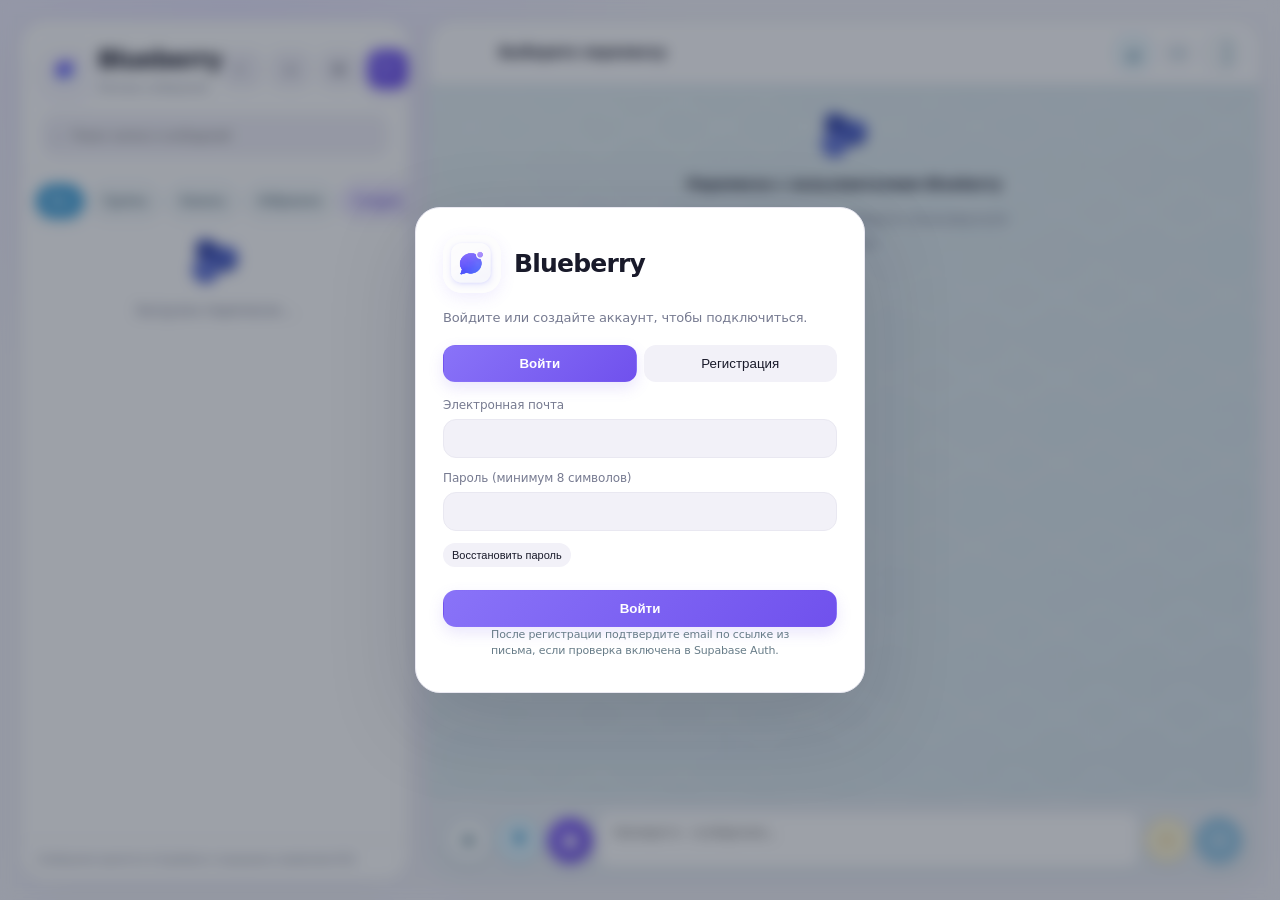
==== commit 5f7cf45d: "Redesign Blueberry messenger: update index.html" ====
--- a/index.html
+++ b/index.html
@@ -36,7 +36,7 @@
 body.dark .compose .btn{background:#1d3340;border-color:#315266;color:#c4e0ee;box-shadow:none}body.dark .compose .btn:hover{background:#29495a;border-color:#4a89a8;color:#86d2f5}body.dark .compose #voiceBtn{background:#143d51;border-color:#287da4;color:#7ed3f7}body.dark .compose #videoNoteBtn{background:linear-gradient(135deg,#8f6fff,#6848e2);border-color:#8b70f4;color:#fff}body.dark .compose #emoji{background:#44371b;border-color:#7a6024;color:#f0cd62}body.dark .compose .btn.primary{border-color:#4aaee0;box-shadow:0 3px 9px #0005}body.dark .top .btn{background:#1c303c;border-color:#31505f;color:#b6d8e7}body.dark .top #favorite{background:#173846;border-color:#28627a}
 @media(max-width:850px){.compose .btn{width:42px;height:42px;font-size:16px}.compose #videoNoteBtn{display:grid;width:42px;height:42px}.compose .btn.primary{width:44px;height:44px}.top .btn{width:34px;height:34px;padding:0}.top #favorite{display:grid;place-items:center}}
 </style>
-</head><body><div class="shell" id="shell"><aside class="side"><div class="head"><div class="brand"><div class="brand-title"><div class="logo-slot" role="img" aria-label="Логотип Blueberry"></div><div><b>Blueberry</b><small id="who">Личные сообщения</small></div></div><div class="toolbar"><button class="btn" id="theme" title="Тема">☾</button><button class="btn" id="profileBtn" title="Профиль">☺</button><button class="btn" id="settingsBtn" title="Настройки">⚙</button><button class="btn primary" id="add" title="Найти пользователя">＋</button></div></div><label class="search">⌕ <input id="search" placeholder="Поиск чатов и сообщений"></label></div><div class="sections" id="sections"><button class="on" data-section="all">Все</button><button data-section="group">Группы</button><button data-section="channel">Каналы</button><button data-section="favorites">Избранное</button><button id="newRoom">Создать</button></div><div class="list" id="people"><div class="empty"><div class="berry">🫐</div>Загрузка переписок…</div></div><div class="bottom-note">Сообщения хранятся в Supabase и защищены правилами RLS</div><nav class="mobile-nav" aria-label="Основная навигация"><button type="button" class="active" data-mobile="chats"><span>●</span>Чаты</button><button type="button" data-mobile="groups"><span>◉</span>Группы</button><button type="button" data-mobile="users"><span>◎</span>Пользователи</button><button type="button" data-mobile="settings"><span>⚙</span>Настройки</button></nav></aside><main class="chat"><header class="top"><button class="btn mobile-back" id="back">‹</button><img class="avatar" id="peerAvatar" alt="" src="" style="visibility:hidden"><strong id="peerName">Выберите переписку</strong><span class="status" id="peerStatus"></span><button class="btn tiny" id="favorite" title="В избранное">♡</button><button class="btn tiny" id="joinRoom" hidden>Вступить</button><button class="btn tiny" id="roomInfo">•••</button><button class="btn tiny" id="signout">Выйти</button></header><section class="msgs" id="msgs"><div class="empty"><div class="berry">🫐</div><b>Переписка с пользователями Blueberry</b><p>Зарегистрируйтесь и найдите пользователя по имени.</p></div></section><div class="compose-wrap"><div class="replybar" id="replybar"><span id="replytext"></span><button class="btn tiny" id="cancelReply">×</button></div><div class="note" id="fileInfo"></div><form class="compose" id="sendForm"><input class="hide" id="filePick" type="file"><button class="btn" type="button" id="fileBtn" title="Прикрепить файл">＋</button><button class="btn" type="button" id="voiceBtn" title="Записать голосовое сообщение">🎙</button><button class="btn" type="button" id="videoNoteBtn" title="Записать видеосообщение">◉</button><textarea id="body" maxlength="10000" placeholder="Напишите сообщение…" disabled></textarea><button class="btn" type="button" id="emoji">☺</button><button class="btn primary" id="send" disabled>➤</button></form></div></main></div>
+<link rel="stylesheet" href="refresh.css"></head><body><div class="shell" id="shell"><aside class="side"><div class="head"><div class="brand"><div class="brand-title"><div class="logo-slot" role="img" aria-label="Логотип Blueberry"></div><div><b>Blueberry</b><small id="who">Личные сообщения</small></div></div><div class="toolbar"><button class="btn" id="theme" title="Тема">☾</button><button class="btn" id="profileBtn" title="Профиль">☺</button><button class="btn" id="settingsBtn" title="Настройки">⚙</button><button class="btn primary" id="add" title="Найти пользователя">＋</button></div></div><label class="search">⌕ <input id="search" placeholder="Поиск чатов и сообщений"></label></div><div class="sections" id="sections"><button class="on" data-section="all">Все</button><button data-section="group">Группы</button><button data-section="channel">Каналы</button><button data-section="favorites">Избранное</button><button id="newRoom">Создать</button></div><div class="list" id="people"><div class="empty"><div class="berry">🫐</div>Загрузка переписок…</div></div><div class="bottom-note">Сообщения хранятся в Supabase и защищены правилами RLS</div><nav class="mobile-nav" aria-label="Основная навигация"><button type="button" class="active" data-mobile="chats"><span>●</span>Чаты</button><button type="button" data-mobile="groups"><span>◉</span>Группы</button><button type="button" data-mobile="users"><span>◎</span>Пользователи</button><button type="button" data-mobile="settings"><span>⚙</span>Настройки</button></nav></aside><main class="chat"><header class="top"><button class="btn mobile-back" id="back">‹</button><img class="avatar" id="peerAvatar" alt="" src="" style="visibility:hidden"><strong id="peerName">Выберите переписку</strong><span class="status" id="peerStatus"></span><button class="btn tiny" id="favorite" title="В избранное">♡</button><button class="btn tiny" id="joinRoom" hidden>Вступить</button><button class="btn tiny" id="roomInfo">•••</button><button class="btn tiny" id="signout">Выйти</button></header><section class="msgs" id="msgs"><div class="empty"><div class="berry">🫐</div><b>Переписка с пользователями Blueberry</b><p>Зарегистрируйтесь и найдите пользователя по имени.</p></div></section><div class="compose-wrap"><div class="replybar" id="replybar"><span id="replytext"></span><button class="btn tiny" id="cancelReply">×</button></div><div class="note" id="fileInfo"></div><form class="compose" id="sendForm"><input class="hide" id="filePick" type="file"><button class="btn" type="button" id="fileBtn" title="Прикрепить файл">＋</button><button class="btn" type="button" id="voiceBtn" title="Записать голосовое сообщение">🎙</button><button class="btn" type="button" id="videoNoteBtn" title="Записать видеосообщение">◉</button><textarea id="body" maxlength="10000" placeholder="Напишите сообщение…" disabled></textarea><button class="btn" type="button" id="emoji">☺</button><button class="btn primary" id="send" disabled>➤</button></form></div></main></div>
 <div class="overlay show" id="auth"><form class="modal" id="authForm"><div class="auth-brand"><div class="logo-slot" role="img" aria-label="Логотип Blueberry"></div><h2>Blueberry</h2></div><p>Войдите или создайте аккаунт, чтобы подключиться.</p><div class="tabs"><button type="button" class="btn primary" id="loginTab">Войти</button><button type="button" class="btn" id="signupTab">Регистрация</button></div><div class="field hide" id="nameWrap"><label>Имя для показа</label><input id="name" autocomplete="name" placeholder="Ваше имя"></div><div class="field hide" id="usernameWrap"><label>Имя пользователя (3–24 символа)</label><input id="username" autocomplete="username" placeholder="blueberry_user" pattern="[A-Za-z0-9_]{3,24}"></div><div class="field"><label>Электронная почта</label><input id="email" type="email" autocomplete="email" required></div><div class="field"><label>Пароль (минимум 8 символов)</label><input id="password" type="password" autocomplete="current-password" minlength="8" required></div><button type="button" class="btn tiny" id="forgot">Восстановить пароль</button><div class="alert" id="authError"></div><button class="btn primary" style="width:100%;margin-top:7px" id="authSubmit">Войти</button><div class="note">После регистрации подтвердите email по ссылке из письма, если проверка включена в Supabase Auth.</div></form></div>
 <div class="overlay" id="find"><form class="modal" id="findForm"><h2>Найти пользователя</h2><p>Введите его уникальное имя пользователя.</p><div class="field"><label>Username</label><input id="findName" placeholder="blueberry_user" autocomplete="off"></div><div class="alert" id="findError"></div><div id="findResult"></div><div class="toolbar" style="justify-content:flex-end;margin-top:14px"><button type="button" class="btn" id="findClose">Закрыть</button><button class="btn primary">Поиск</button></div></form></div>
 <div class="overlay" id="roomModal"><form class="modal" id="roomForm"><h2>Создать пространство</h2><p>Создайте группу для общения или канал для публикаций.</p><div class="field"><label>Название</label><input id="roomTitle" maxlength="120" required placeholder="Например, Идеи и планы"></div><div class="field"><label>Описание</label><textarea id="roomDescription" maxlength="500"></textarea></div><div class="field"><label>Тип</label><select id="roomKind"><option value="group">Группа — участники могут писать</option><option value="channel">Канал — писать могут администраторы</option></select></div><div class="field"><label>Доступ</label><select id="roomPublic"><option value="false">Приватное пространство</option><option value="true">Публичное — пользователи могут найти и вступить</option></select></div><div class="field"><label>Добавить по username (через запятую, необязательно)</label><input id="roomUsers" placeholder="user_one, user_two"></div><div class="alert" id="roomError"></div><div class="toolbar" style="justify-content:flex-end"><button type="button" class="btn" id="roomCancel">Отмена</button><button class="btn primary">Создать</button></div></form></div>
@@ -65,9 +65,24 @@
 $('#newRoom').onclick=()=>{if(!me){modal('auth');return}$('#roomError').textContent='';modal('roomModal')};$('#roomCancel').onclick=()=>modal('roomModal',false);$('#roomForm').onsubmit=async e=>{e.preventDefault();$('#roomError').textContent='';let title=$('#roomTitle').value.trim();if(!title)return;let {data:created,error}=await sb.from('rooms').insert({kind:$('#roomKind').value,title,description:$('#roomDescription').value.trim(),is_public:$('#roomPublic').value==='true',created_by:me.id}).select().single();if(error){$('#roomError').textContent=error.message;return}let names=$('#roomUsers').value.split(',').map(s=>s.trim().replace(/^@/,'').toLowerCase()).filter(Boolean);if(names.length){let found=await sb.from('profiles').select('id,username').in('username',names);if(found.error){toast(found.error.message)}else if(found.data.length){let add=await sb.from('room_members').insert(found.data.map(p=>({room_id:created.id,user_id:p.id,role:'member'})));if(add.error)toast('Пространство создано; не все участники добавлены: '+add.error.message);else if(found.data.length<names.length)toast('Часть username не найдена.')}}modal('roomModal',false);await refreshList();let fresh=rooms.find(x=>x.id===created.id)||created;openRoom(fresh)};
 $('#joinRoom').onclick=async()=>{if(!room)return;let {error}=await sb.from('room_members').insert({room_id:room.id,user_id:me.id,role:'member'});if(error){toast(error.message);return}await refreshList();await openRoom(room);toast('Вы вступили в пространство')};$('#favorite').onclick=()=>{let id=activeId();if(!id)return;let list=favorites();list=list.includes(id)?list.filter(x=>x!==id):[...list,id];localStorage.setItem(favKey(),JSON.stringify(list));$('#favorite').textContent=list.includes(id)?'♥':'♡';refreshList()};$('#roomInfo').onclick=()=>{if(room)toast(`${room.kind==='group'?'Группа':'Канал'} · ${room.is_public?'публичное пространство':'приватное пространство'}`);else if(peer)toast('@'+peer.username+(peer.bio?' · '+peer.bio:''))};
 $('#sections').querySelectorAll('[data-section]').forEach(b=>b.onclick=()=>{section=b.dataset.section;$('#sections').querySelectorAll('[data-section]').forEach(x=>x.classList.toggle('on',x===b));refreshList()});$('#search').oninput=e=>{searchText=e.target.value.trim().toLowerCase();refreshList();if(activeId())renderMessages()};$('#theme').onclick=()=>setTheme(!document.body.classList.contains('dark'));$('#themeSwitch').onclick=()=>setTheme(!document.body.classList.contains('dark'));$('#settingsBtn').onclick=()=>modal('settingsModal');$('#profileBtn').onclick=async()=>{let {data,error}=await sb.from('profiles').select('id,username,display_name,avatar_url,bio').eq('id',me.id).maybeSingle();if(error){toast(error.message);return}let p=data||{username:me.user_metadata.username||'',display_name:me.user_metadata.display_name||'',bio:''};$('#profileName').value=p.display_name||'';$('#profileUsername').value=p.username||'';$('#profileBio').value=p.bio||'';$('#profileAvatarUrl').value=p.avatar_url||'';$('#profileHandle').textContent='@'+p.username;modal('profileModal')};$('#profileForm').onsubmit=async e=>{e.preventDefault();$('#profileError').textContent='';let username=$('#profileUsername').value.trim().toLowerCase();if(!/^[a-z0-9_]{3,24}$/.test(username)){ $('#profileError').textContent='Username: латиница, цифры и _, от 3 до 24 символов.';return}try{let avatar=$('#profileAvatarUrl').value.trim()||null,file=$('#profileAvatarFile').files[0];if(file){if(file.size>2097152||!['image/png','image/jpeg','image/webp','image/gif'].includes(file.type)){$('#profileError').textContent='Выберите PNG, JPEG, WebP или GIF до 2 МБ.';return}let ext={'image/png':'png','image/jpeg':'jpg','image/webp':'webp','image/gif':'gif'}[file.type],path=`${me.id}/${crypto.randomUUID()}.${ext}`;let up=await sb.storage.from('blueberry-avatars').upload(path,file,{upsert:false,cacheControl:'3600',contentType:file.type});if(up.error){$('#profileError').textContent=up.error.message;return}avatar=sb.storage.from('blueberry-avatars').getPublicUrl(path).data.publicUrl}let {error}=await sb.from('profiles').update({username,display_name:$('#profileName').value.trim(),bio:$('#profileBio').value.trim(),avatar_url:avatar}).eq('id',me.id);if(error){$('#profileError').textContent=error.message;return}me.user_metadata.username=username;$('#who').textContent='@'+username;modal('profileModal',false);toast('Профиль обновлён');refreshList()}catch(err){$('#profileError').textContent=err?.message||'Не удалось обновить профиль.'}};document.querySelectorAll('[data-close]').forEach(b=>b.onclick=()=>modal(b.dataset.close,false));$('#back').onclick=()=>$('#shell').classList.remove('inchat');document.querySelectorAll('.overlay').forEach(o=>o.onclick=e=>{if(e.target===o)o.classList.remove('show')});document.addEventListener('keydown',e=>{if(e.key==='Escape')document.querySelectorAll('.overlay.show').forEach(o=>o.classList.remove('show'))}); document.querySelectorAll('[data-mobile]').forEach(b=>b.onclick=()=>{document.querySelectorAll('[data-mobile]').forEach(x=>x.classList.toggle('active',x===b));let action=b.dataset.mobile;if(action==='chats'){section='all';$('#sections').querySelectorAll('[data-section]').forEach(x=>x.classList.toggle('on',x.dataset.section==='all'));$('#shell').classList.remove('inchat');refreshList()}else if(action==='groups'){section='group';$('#sections').querySelectorAll('[data-section]').forEach(x=>x.classList.toggle('on',x.dataset.section==='group'));$('#shell').classList.remove('inchat');refreshList()}else if(action==='users'){modal('find');$('#findError').textContent='';$('#findResult').innerHTML=''}else modal('settingsModal')});if(localStorage.getItem('bb-theme')==='dark')setTheme(true);loadMe();
-</script></body></html>
+// Telegram-like mobile composer behavior: keep the input anchored above the keyboard.
+(()=>{
+  const root=document.documentElement, shell=document.querySelector('#shell'), input=document.querySelector('#body'), send=document.querySelector('#send'), msgs=document.querySelector('#msgs');
+  const mobile=()=>window.matchMedia('(max-width:850px)').matches;
+  const syncViewport=()=>{const h=window.visualViewport?.height||window.innerHeight;root.style.setProperty('--app-height',`${Math.round(h)}px`);if(mobile()&&document.activeElement===input){requestAnimationFrame(()=>{msgs?.scrollTo({top:msgs.scrollHeight,behavior:'auto'});});}};
+  const keepInput=()=>{if(!mobile()||!input||input.disabled)return;requestAnimationFrame(()=>{input.focus({preventScroll:true});syncViewport();});};
+  window.visualViewport?.addEventListener('resize',syncViewport,{passive:true});
+  window.visualViewport?.addEventListener('scroll',syncViewport,{passive:true});
+  window.addEventListener('resize',syncViewport,{passive:true});
+  input?.addEventListener('focus',()=>{syncViewport();setTimeout(syncViewport,120);});
+  document.querySelector('#sendForm')?.addEventListener('submit',()=>{if(mobile())setTimeout(keepInput,80);},true);
+  send?.addEventListener('click',()=>{if(mobile())setTimeout(keepInput,80);});
+  syncViewport();
+})();</script></body></html>
 
 
 
 
 
+
+
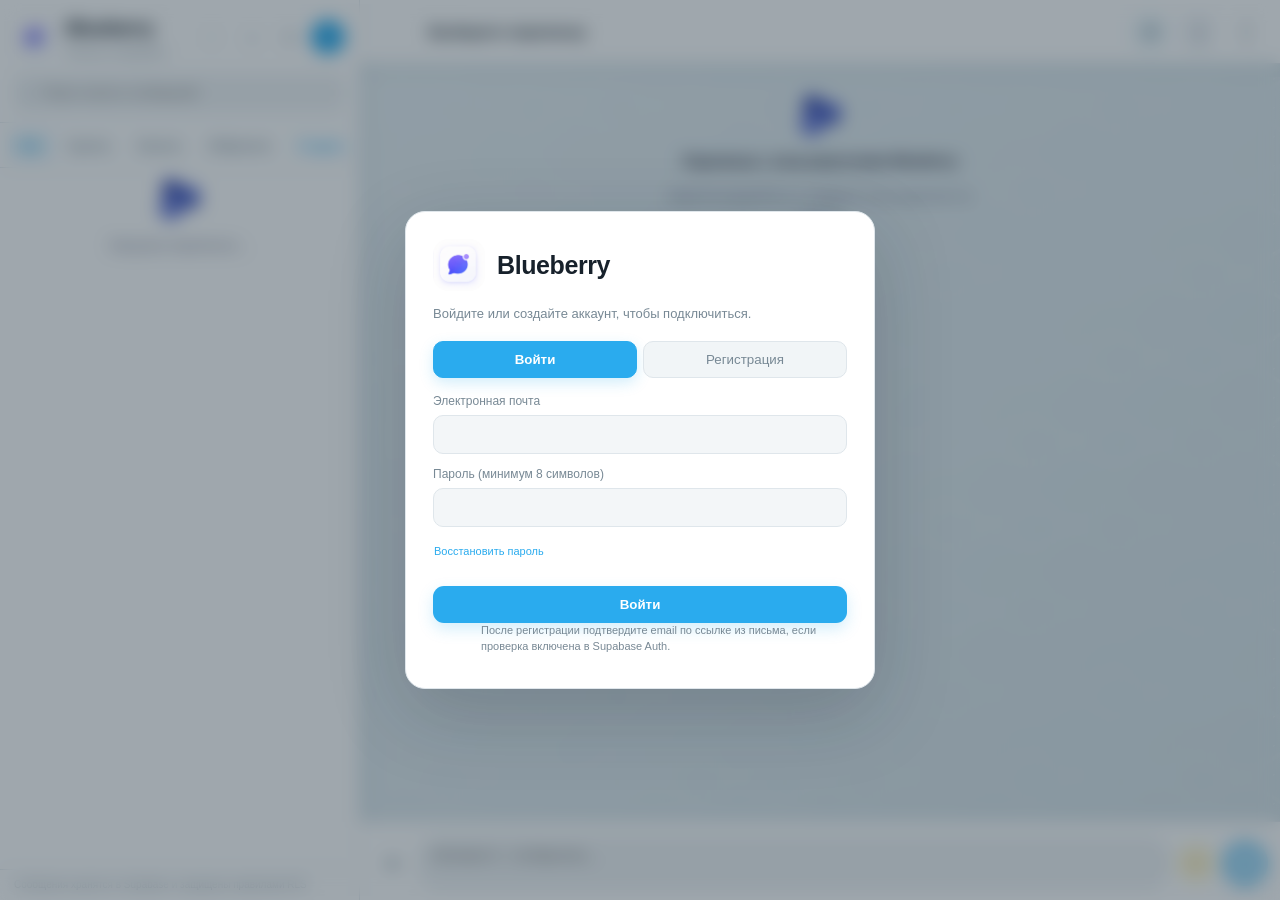
==== commit 48d7a91f: "Publish checked Blueberry messenger" ====
--- a/index.html
+++ b/index.html
@@ -15,7 +15,7 @@
 .bubble{padding:12px 15px;border-radius:18px 18px 18px 6px;background:var(--soft);box-shadow:0 3px 12px #20204408;margin:13px 0}.bubble.mine{border-radius:18px 18px 6px 18px;background:linear-gradient(135deg,#8d78fa,#7054ed);box-shadow:0 5px 15px #7459ee22}.bubble .quote{border-radius:3px 9px 9px 3px}.meta{font-size:10px}.msgtools{opacity:.72}.compose-wrap{padding:13px 20px 17px;background:var(--panel);border-top:1px solid var(--line)}.compose{gap:7px;align-items:center}.compose textarea{min-width:0;min-height:46px;border:1px solid transparent;border-radius:999px;padding:12px 17px;background:var(--soft)}.compose textarea:focus{border-color:#b7aafa;background:var(--panel);box-shadow:0 0 0 3px #8a72f51a}.compose .btn{flex:none;border-radius:50%;width:42px;height:42px;padding:0;display:grid;place-items:center}
 .modal{border:1px solid var(--line);border-radius:25px;padding:27px;box-shadow:0 28px 90px #17132c25}.overlay{backdrop-filter:blur(7px)}.field input,.field textarea,.field select{border-radius:13px}.field input:focus,.field textarea:focus,.field select:focus{border-color:#a793ff;box-shadow:0 0 0 3px #8a72f51a}.tabs button{border-radius:12px}.toast{border-radius:14px;box-shadow:0 9px 28px #15142a2c}
 .mobile-nav{display:none}
-@media(max-width:850px){.shell{padding:0;max-width:none}.side,.chat{border:0;border-radius:0}.side{padding-bottom:76px}.head{padding:17px 17px 10px}.brand{margin-bottom:15px}.logo-slot{width:43px;height:43px;border-radius:14px}.sections{padding:10px 13px 6px}.list{padding:5px 10px 15px}.person{min-height:78px;padding:12px 10px}.chat{padding-bottom:0}.top{min-height:70px;padding:0 13px}.msgs{padding:18px 13px}.compose-wrap{padding:9px 10px calc(10px + env(safe-area-inset-bottom))}.compose{gap:4px}.compose .btn{width:38px;height:38px}.compose textarea{font-size:14px;padding:10px 14px}.bubble{max-width:88%;padding:10px 13px}.mobile-nav{position:fixed;z-index:8;left:0;right:0;bottom:0;display:grid;grid-template-columns:repeat(4,1fr);padding:8px 8px calc(8px + env(safe-area-inset-bottom));border-top:1px solid var(--line);background:color-mix(in srgb,var(--panel) 92%,transparent);backdrop-filter:blur(18px)}.mobile-nav button{display:flex;flex-direction:column;align-items:center;gap:3px;border:0;background:none;color:var(--muted);font:inherit;font-size:11px;padding:4px}.mobile-nav button span{font-size:19px}.mobile-nav button.active{color:var(--blue);font-weight:650}.shell.inchat .mobile-nav{display:none}.bottom-note{display:none}#videoNoteBtn{display:none}}
+@media(max-width:850px){.shell{padding:0;max-width:none}.side,.chat{border:0;border-radius:0}.side{padding-bottom:76px}.head{padding:17px 17px 10px}.brand{margin-bottom:15px}.logo-slot{width:43px;height:43px;border-radius:14px}.sections{padding:10px 13px 6px}.list{padding:5px 10px 15px}.person{min-height:78px;padding:12px 10px}.chat{padding-bottom:0}.top{min-height:70px;padding:0 13px}.msgs{padding:18px 13px}.compose-wrap{padding:9px 10px calc(10px + env(safe-area-inset-bottom))}.compose{gap:4px}.compose .btn{width:38px;height:38px}.compose textarea{font-size:14px;padding:10px 14px}.bubble{max-width:88%;padding:10px 13px}.mobile-nav{position:fixed;z-index:8;left:0;right:0;bottom:0;display:grid;grid-template-columns:repeat(4,1fr);padding:8px 8px calc(8px + env(safe-area-inset-bottom));border-top:1px solid var(--line);background:color-mix(in srgb,var(--panel) 92%,transparent);backdrop-filter:blur(18px)}.mobile-nav button{display:flex;flex-direction:column;align-items:center;gap:3px;border:0;background:none;color:var(--muted);font:inherit;font-size:11px;padding:4px}.mobile-nav button span{font-size:19px}.mobile-nav button.active{color:var(--blue);font-weight:650}.shell.inchat .mobile-nav{display:none}.bottom-note{display:none}}
 /* Chat refresh: compact familiar messenger layout */
 .chat{background:#e8edf2;border-color:#dce3ea}
 .top{min-height:64px;padding:0 18px;background:rgba(255,255,255,.94);border-bottom:1px solid #dce4ec;backdrop-filter:blur(18px)}
@@ -25,23 +25,22 @@
 .msgs>*{position:relative}.bubble{max-width:min(76%,560px);padding:7px 10px 6px;margin:3px 0;background:#fff;border-radius:10px 10px 10px 2px;box-shadow:0 1px 1px #35434a26;color:#18212b;font-size:14px;line-height:1.38}.bubble.mine{background:#d9fdd3;color:#17231b;border-radius:10px 10px 2px 10px;box-shadow:0 1px 1px #35434a20}.bubble .quote{margin:1px 0 5px;padding-left:7px;border-left:3px solid #45a7e6;color:#4386b1}.bubble.mine .quote{color:#419368;border-color:#56b77b}.meta{float:right;margin:4px 0 0 10px;color:#6f7f89;opacity:1;font-size:10px}.bubble.mine .meta{color:#5e9273}.msgtools{clear:both;margin-top:4px;opacity:0;transition:opacity .15s}.bubble:hover .msgtools{opacity:.85}.msgtools .btn{padding:3px 6px;border-radius:6px;background:#edf3f5;color:#557080}.bubble.mine .msgtools .btn{background:#c7f1c2}.replybar{margin:0 0 7px;padding:8px 11px;border-radius:8px;background:#fff;border-left:3px solid #42a5df;color:#6d7c88}.compose-wrap{padding:9px 17px 12px;background:#e8edf2;border:0}.compose{gap:7px}.compose textarea{min-height:43px;padding:11px 15px;border:0;border-radius:10px;background:#fff;box-shadow:0 1px 2px #34434d17;font-size:14px}.compose textarea:focus{border:0;box-shadow:0 0 0 2px #4aa8e42b}.compose .btn{width:40px;height:40px;border-radius:50%;background:transparent;color:#667786}.compose .btn:hover{background:#d6e1e7;color:#439bd7;transform:none}.compose .btn.primary{background:#47a5dc;color:#fff;box-shadow:none}.compose .btn.primary:hover{background:#3a9bd3}.note{margin:0 0 6px 48px;color:#677c88}
 body.dark .chat{background:#0f1b24;border-color:#243642}body.dark .top{background:rgba(24,36,47,.94);border-color:#263b49}.top .status{color:#6bb6e5}body.dark .top .btn{color:#b6c7d4}body.dark .top .btn:hover{background:#253b4b;color:#69bbe8}body.dark .msgs{background-color:#0b1720;background-image:radial-gradient(#1c3543b8 1px,transparent 1.5px),radial-gradient(#162c38a8 1px,transparent 1.5px),linear-gradient(135deg,#0e202b,#0a1720)}body.dark .msgs:before{opacity:.09}body.dark .bubble{background:#1f2d39;color:#f2f7fa;box-shadow:0 1px 1px #0005}body.dark .bubble.mine{background:#2b5949;color:#f2fff5}body.dark .bubble .quote{color:#76bee9;border-color:#63b5e7}body.dark .bubble.mine .quote{color:#8adbb2;border-color:#7ad2a5}body.dark .meta{color:#a7bac5}body.dark .bubble.mine .meta{color:#a5d1b8}body.dark .compose-wrap{background:#0f1b24}body.dark .compose textarea{background:#1b2a35;color:#edf5f8;box-shadow:none}body.dark .compose .btn{color:#b6c7d4}body.dark .compose .btn:hover{background:#233844;color:#70c2ec}body.dark .compose .btn.primary{background:#399bd1}body.dark .replybar{background:#1b2a35;color:#b4c3cd}
 @media(max-width:850px){.top{min-height:59px;padding:0 8px}.top .avatar{width:36px;height:36px}.top .status{padding-left:45px;transform:translateY(11px)}.msgs{padding:13px 10px}.bubble{max-width:86%;font-size:14px}.compose-wrap{padding:7px 7px calc(8px + env(safe-area-inset-bottom))}.compose textarea{border-radius:22px}.compose .btn{width:37px;height:37px}.top #roomInfo{display:none}.top #signout{display:none}}
-/* Stronger chat controls and video-note button */
-.compose #videoNoteBtn{display:grid!important}
+/* Stronger chat controls */
 .bubble video{border-radius:12px!important;max-width:min(360px,72vw)!important;max-height:420px!important;object-fit:contain!important;background:#10141a}
 .sections button{border:1px solid #c8d9e3;background:#f8fbfc;color:#526b7a;font-weight:600;box-shadow:0 1px 2px #39526010}.sections button:hover{border-color:#80c6e8;background:#e9f6fc;color:#2687bc}.sections button.on{border-color:#5aaee0;background:#47a5dc;color:#fff;box-shadow:0 3px 8px #3999ce42}.sections #newRoom{border-color:#b7a3fb;background:#f1edff;color:#684bd7}.sections #newRoom:hover{border-color:#8064ea;background:#e8e0ff;color:#5434ca}body.dark .sections button{border-color:#385565;background:#1a2d38;color:#b9d0dc;box-shadow:none}body.dark .sections button:hover{border-color:#5194b4;background:#223d4b;color:#8dd9fb}body.dark .sections button.on{border-color:#53b2e6;background:#277fb0;color:#fff}body.dark .sections #newRoom{border-color:#6652b0;background:#29243f;color:#c5b8ff}
 .compose .btn{width:44px;height:44px;border:1px solid #bdd0db;background:#f8fbfc;color:#356376;font-size:17px;font-weight:700;box-shadow:0 2px 5px #35515d1a}
 .compose .btn:hover{background:#e9f5fa;border-color:#85c9eb;color:#147db6;box-shadow:0 3px 8px #287fa92b}
-.compose #fileBtn{font-size:24px;line-height:1}.compose #voiceBtn{background:#e0f5ff;border-color:#94d6f5;color:#1387c6}.compose #videoNoteBtn{background:linear-gradient(135deg,#8f6fff,#6848e2);border-color:#6848e2;color:#fff;font-size:19px;box-shadow:0 4px 10px #6a4ee05c}.compose #videoNoteBtn:hover{background:linear-gradient(135deg,#9c80ff,#7554ec);color:#fff;transform:translateY(-1px)}.compose #emoji{background:#fff8d9;border-color:#f0d88b;color:#b97b00}.compose .btn.primary{width:46px;height:46px;border-color:#3692c6;box-shadow:0 4px 10px #2f91c85c;font-size:18px}
+.compose #fileBtn{font-size:24px;line-height:1}.compose #emoji{background:#fff8d9;border-color:#f0d88b;color:#b97b00}.compose .btn.primary{width:46px;height:46px;border-color:#3692c6;box-shadow:0 4px 10px #2f91c85c;font-size:18px}
 .top .btn{border:1px solid #cfdee6;background:#f7fafb;color:#36718e;font-weight:700}.top .btn:hover{border-color:#a6d4e9;background:#e7f5fb}.top #favorite{background:#eff9fd;border-color:#acd9ed}.top #roomInfo{background:#f5f7fa;border-color:#d8e0e5}
-body.dark .compose .btn{background:#1d3340;border-color:#315266;color:#c4e0ee;box-shadow:none}body.dark .compose .btn:hover{background:#29495a;border-color:#4a89a8;color:#86d2f5}body.dark .compose #voiceBtn{background:#143d51;border-color:#287da4;color:#7ed3f7}body.dark .compose #videoNoteBtn{background:linear-gradient(135deg,#8f6fff,#6848e2);border-color:#8b70f4;color:#fff}body.dark .compose #emoji{background:#44371b;border-color:#7a6024;color:#f0cd62}body.dark .compose .btn.primary{border-color:#4aaee0;box-shadow:0 3px 9px #0005}body.dark .top .btn{background:#1c303c;border-color:#31505f;color:#b6d8e7}body.dark .top #favorite{background:#173846;border-color:#28627a}
-@media(max-width:850px){.compose .btn{width:42px;height:42px;font-size:16px}.compose #videoNoteBtn{display:grid;width:42px;height:42px}.compose .btn.primary{width:44px;height:44px}.top .btn{width:34px;height:34px;padding:0}.top #favorite{display:grid;place-items:center}}
+body.dark .compose .btn{background:#1d3340;border-color:#315266;color:#c4e0ee;box-shadow:none}body.dark .compose .btn:hover{background:#29495a;border-color:#4a89a8;color:#86d2f5}body.dark .compose #emoji{background:#44371b;border-color:#7a6024;color:#f0cd62}body.dark .compose .btn.primary{border-color:#4aaee0;box-shadow:0 3px 9px #0005}body.dark .top .btn{background:#1c303c;border-color:#31505f;color:#b6d8e7}body.dark .top #favorite{background:#173846;border-color:#28627a}
+@media(max-width:850px){.compose .btn{width:42px;height:42px;font-size:16px}.compose .btn.primary{width:44px;height:44px}.top .btn{width:34px;height:34px;padding:0}.top #favorite{display:grid;place-items:center}}
 </style>
-<link rel="stylesheet" href="refresh.css"></head><body><div class="shell" id="shell"><aside class="side"><div class="head"><div class="brand"><div class="brand-title"><div class="logo-slot" role="img" aria-label="Логотип Blueberry"></div><div><b>Blueberry</b><small id="who">Личные сообщения</small></div></div><div class="toolbar"><button class="btn" id="theme" title="Тема">☾</button><button class="btn" id="profileBtn" title="Профиль">☺</button><button class="btn" id="settingsBtn" title="Настройки">⚙</button><button class="btn primary" id="add" title="Найти пользователя">＋</button></div></div><label class="search">⌕ <input id="search" placeholder="Поиск чатов и сообщений"></label></div><div class="sections" id="sections"><button class="on" data-section="all">Все</button><button data-section="group">Группы</button><button data-section="channel">Каналы</button><button data-section="favorites">Избранное</button><button id="newRoom">Создать</button></div><div class="list" id="people"><div class="empty"><div class="berry">🫐</div>Загрузка переписок…</div></div><div class="bottom-note">Сообщения хранятся в Supabase и защищены правилами RLS</div><nav class="mobile-nav" aria-label="Основная навигация"><button type="button" class="active" data-mobile="chats"><span>●</span>Чаты</button><button type="button" data-mobile="groups"><span>◉</span>Группы</button><button type="button" data-mobile="users"><span>◎</span>Пользователи</button><button type="button" data-mobile="settings"><span>⚙</span>Настройки</button></nav></aside><main class="chat"><header class="top"><button class="btn mobile-back" id="back">‹</button><img class="avatar" id="peerAvatar" alt="" src="" style="visibility:hidden"><strong id="peerName">Выберите переписку</strong><span class="status" id="peerStatus"></span><button class="btn tiny" id="favorite" title="В избранное">♡</button><button class="btn tiny" id="joinRoom" hidden>Вступить</button><button class="btn tiny" id="roomInfo">•••</button><button class="btn tiny" id="signout">Выйти</button></header><section class="msgs" id="msgs"><div class="empty"><div class="berry">🫐</div><b>Переписка с пользователями Blueberry</b><p>Зарегистрируйтесь и найдите пользователя по имени.</p></div></section><div class="compose-wrap"><div class="replybar" id="replybar"><span id="replytext"></span><button class="btn tiny" id="cancelReply">×</button></div><div class="note" id="fileInfo"></div><form class="compose" id="sendForm"><input class="hide" id="filePick" type="file"><button class="btn" type="button" id="fileBtn" title="Прикрепить файл">＋</button><button class="btn" type="button" id="voiceBtn" title="Записать голосовое сообщение">🎙</button><button class="btn" type="button" id="videoNoteBtn" title="Записать видеосообщение">◉</button><textarea id="body" maxlength="10000" placeholder="Напишите сообщение…" disabled></textarea><button class="btn" type="button" id="emoji">☺</button><button class="btn primary" id="send" disabled>➤</button></form></div></main></div>
+<link rel="stylesheet" href="refresh.css"></head><body><div class="shell" id="shell"><aside class="side"><div class="head"><div class="brand"><div class="brand-title"><div class="logo-slot" role="img" aria-label="Логотип Blueberry"></div><div><b>Blueberry</b><small id="who">Личные сообщения</small></div></div><div class="toolbar"><button class="btn" id="theme" title="Тема">☾</button><button class="btn" id="profileBtn" title="Профиль">☺</button><button class="btn" id="settingsBtn" title="Настройки">⚙</button><button class="btn primary" id="add" title="Найти пользователя">＋</button></div></div><label class="search">⌕ <input id="search" placeholder="Поиск чатов и сообщений"></label></div><div class="sections" id="sections"><button class="on" data-section="all">Все</button><button data-section="group">Группы</button><button data-section="channel">Каналы</button><button data-section="favorites">Избранное</button><button id="newRoom">Создать</button></div><div class="list" id="people"><div class="empty"><div class="berry">🫐</div>Загрузка переписок…</div></div><div class="bottom-note">Сообщения хранятся в Supabase и защищены правилами RLS</div><nav class="mobile-nav" aria-label="Основная навигация"><button type="button" class="active" data-mobile="chats"><span>●</span>Чаты</button><button type="button" data-mobile="groups"><span>◉</span>Группы</button><button type="button" data-mobile="users"><span>◎</span>Пользователи</button><button type="button" data-mobile="settings"><span>⚙</span>Настройки</button></nav></aside><main class="chat"><header class="top"><button class="btn mobile-back" id="back">‹</button><img class="avatar" id="peerAvatar" alt="" style="visibility:hidden"><strong id="peerName">Выберите переписку</strong><span class="status" id="peerStatus"></span><button class="btn tiny" id="favorite" title="В избранное">♡</button><button class="btn tiny" id="joinRoom" hidden>Вступить</button><button class="btn tiny" id="roomInfo">•••</button><button class="btn tiny" id="signout">Выйти</button></header><section class="msgs" id="msgs"><div class="empty"><div class="berry">🫐</div><b>Переписка с пользователями Blueberry</b><p>Зарегистрируйтесь и найдите пользователя по имени.</p></div></section><div class="compose-wrap"><div class="replybar" id="replybar"><span id="replytext"></span><button class="btn tiny" id="cancelReply">×</button></div><div class="note" id="fileInfo"></div><div class="emoji-picker" id="emojiPicker" hidden role="dialog" aria-label="Выбор смайлика"><div class="emoji-picker-head"><b>Смайлики</b><button type="button" id="emojiClose" aria-label="Закрыть">×</button></div><div class="emoji-picker-grid"><button type="button" class="emoji-choice" aria-label="😀">😀</button><button type="button" class="emoji-choice" aria-label="😃">😃</button><button type="button" class="emoji-choice" aria-label="😄">😄</button><button type="button" class="emoji-choice" aria-label="😁">😁</button><button type="button" class="emoji-choice" aria-label="😆">😆</button><button type="button" class="emoji-choice" aria-label="😅">😅</button><button type="button" class="emoji-choice" aria-label="😂">😂</button><button type="button" class="emoji-choice" aria-label="🙂">🙂</button><button type="button" class="emoji-choice" aria-label="😉">😉</button><button type="button" class="emoji-choice" aria-label="😊">😊</button><button type="button" class="emoji-choice" aria-label="😍">😍</button><button type="button" class="emoji-choice" aria-label="🥰">🥰</button><button type="button" class="emoji-choice" aria-label="😘">😘</button><button type="button" class="emoji-choice" aria-label="😎">😎</button><button type="button" class="emoji-choice" aria-label="🤔">🤔</button><button type="button" class="emoji-choice" aria-label="😴">😴</button><button type="button" class="emoji-choice" aria-label="😭">😭</button><button type="button" class="emoji-choice" aria-label="😡">😡</button><button type="button" class="emoji-choice" aria-label="🤯">🤯</button><button type="button" class="emoji-choice" aria-label="🥳">🥳</button><button type="button" class="emoji-choice" aria-label="👍">👍</button><button type="button" class="emoji-choice" aria-label="👎">👎</button><button type="button" class="emoji-choice" aria-label="👏">👏</button><button type="button" class="emoji-choice" aria-label="🙏">🙏</button><button type="button" class="emoji-choice" aria-label="💪">💪</button><button type="button" class="emoji-choice" aria-label="🤝">🤝</button><button type="button" class="emoji-choice" aria-label="❤️">❤️</button><button type="button" class="emoji-choice" aria-label="🧡">🧡</button><button type="button" class="emoji-choice" aria-label="💛">💛</button><button type="button" class="emoji-choice" aria-label="💚">💚</button><button type="button" class="emoji-choice" aria-label="💙">💙</button><button type="button" class="emoji-choice" aria-label="💜">💜</button><button type="button" class="emoji-choice" aria-label="✨">✨</button><button type="button" class="emoji-choice" aria-label="🔥">🔥</button><button type="button" class="emoji-choice" aria-label="🎉">🎉</button><button type="button" class="emoji-choice" aria-label="🌸">🌸</button><button type="button" class="emoji-choice" aria-label="🌈">🌈</button><button type="button" class="emoji-choice" aria-label="🫐">🫐</button><button type="button" class="emoji-choice" aria-label="🐞">🐞</button><button type="button" class="emoji-choice" aria-label="🪲">🪲</button><button type="button" class="emoji-choice" aria-label="🐛">🐛</button><button type="button" class="emoji-choice" aria-label="🦋">🦋</button><button type="button" class="emoji-choice" aria-label="🐝">🐝</button><button type="button" class="emoji-choice" aria-label="🐢">🐢</button><button type="button" class="emoji-choice" aria-label="🐸">🐸</button><button type="button" class="emoji-choice" aria-label="🐙">🐙</button><button type="button" class="emoji-choice" aria-label="🦄">🦄</button><button type="button" class="emoji-choice" aria-label="🐈">🐈</button><button type="button" class="emoji-choice" aria-label="🐕">🐕</button><button type="button" class="emoji-choice" aria-label="🦊">🦊</button><button type="button" class="emoji-choice" aria-label="🐼">🐼</button><button type="button" class="emoji-choice" aria-label="🐧">🐧</button></div></div><form class="compose" id="sendForm"><input class="hide" id="filePick" type="file"><button class="btn" type="button" id="fileBtn" title="Прикрепить файл">＋</button><textarea id="body" maxlength="10000" placeholder="Напишите сообщение…" disabled></textarea><button class="btn" type="button" id="emoji">☺</button><button class="btn primary" id="send" disabled>➤</button></form></div></main></div>
 <div class="overlay show" id="auth"><form class="modal" id="authForm"><div class="auth-brand"><div class="logo-slot" role="img" aria-label="Логотип Blueberry"></div><h2>Blueberry</h2></div><p>Войдите или создайте аккаунт, чтобы подключиться.</p><div class="tabs"><button type="button" class="btn primary" id="loginTab">Войти</button><button type="button" class="btn" id="signupTab">Регистрация</button></div><div class="field hide" id="nameWrap"><label>Имя для показа</label><input id="name" autocomplete="name" placeholder="Ваше имя"></div><div class="field hide" id="usernameWrap"><label>Имя пользователя (3–24 символа)</label><input id="username" autocomplete="username" placeholder="blueberry_user" pattern="[A-Za-z0-9_]{3,24}"></div><div class="field"><label>Электронная почта</label><input id="email" type="email" autocomplete="email" required></div><div class="field"><label>Пароль (минимум 8 символов)</label><input id="password" type="password" autocomplete="current-password" minlength="8" required></div><button type="button" class="btn tiny" id="forgot">Восстановить пароль</button><div class="alert" id="authError"></div><button class="btn primary" style="width:100%;margin-top:7px" id="authSubmit">Войти</button><div class="note">После регистрации подтвердите email по ссылке из письма, если проверка включена в Supabase Auth.</div></form></div>
 <div class="overlay" id="find"><form class="modal" id="findForm"><h2>Найти пользователя</h2><p>Введите его уникальное имя пользователя.</p><div class="field"><label>Username</label><input id="findName" placeholder="blueberry_user" autocomplete="off"></div><div class="alert" id="findError"></div><div id="findResult"></div><div class="toolbar" style="justify-content:flex-end;margin-top:14px"><button type="button" class="btn" id="findClose">Закрыть</button><button class="btn primary">Поиск</button></div></form></div>
 <div class="overlay" id="roomModal"><form class="modal" id="roomForm"><h2>Создать пространство</h2><p>Создайте группу для общения или канал для публикаций.</p><div class="field"><label>Название</label><input id="roomTitle" maxlength="120" required placeholder="Например, Идеи и планы"></div><div class="field"><label>Описание</label><textarea id="roomDescription" maxlength="500"></textarea></div><div class="field"><label>Тип</label><select id="roomKind"><option value="group">Группа — участники могут писать</option><option value="channel">Канал — писать могут администраторы</option></select></div><div class="field"><label>Доступ</label><select id="roomPublic"><option value="false">Приватное пространство</option><option value="true">Публичное — пользователи могут найти и вступить</option></select></div><div class="field"><label>Добавить по username (через запятую, необязательно)</label><input id="roomUsers" placeholder="user_one, user_two"></div><div class="alert" id="roomError"></div><div class="toolbar" style="justify-content:flex-end"><button type="button" class="btn" id="roomCancel">Отмена</button><button class="btn primary">Создать</button></div></form></div>
-<div class="overlay" id="profileModal"><form class="modal" id="profileForm"><div class="profile-hero"><div class="avatar" id="profileAvatar">☺</div><h2>Профиль</h2><p id="profileHandle"></p></div><div class="field"><label>Имя</label><input id="profileName" maxlength="60"></div><div class="field"><label>Username</label><input id="profileUsername" pattern="[A-Za-z0-9_]{3,24}" maxlength="24"></div><div class="field"><label>О себе</label><textarea id="profileBio" maxlength="300"></textarea></div><div class="field"><label>Файл аватара (PNG, JPEG, WebP или GIF, до 2 МБ)</label><input id="profileAvatarFile" type="file" accept="image/png,image/jpeg,image/webp,image/gif"></div><div class="field"><label>Или ссылка на аватар</label><input id="profileAvatarUrl" type="url" placeholder="https://…"></div><div class="alert" id="profileError"></div><div class="toolbar" style="justify-content:flex-end"><button type="button" class="btn" data-close="profileModal">Отмена</button><button class="btn primary">Сохранить</button></div></form></div>
-<div class="overlay" id="settingsModal"><div class="modal"><h2>Настройки</h2><p>Внешний вид и безопасность аккаунта</p><div class="setting-row"><span>Тёмная тема</span><button class="switch" id="themeSwitch"></button></div><div class="setting-row"><span>Закрыть аккаунт на этом устройстве</span><button class="btn tiny" id="signout2">Выйти</button></div><div class="note">Пароли и вход защищаются Supabase Auth. Видимость email контролируется Supabase и не показывается в каталоге пользователей.</div><div class="toolbar" style="justify-content:flex-end;margin-top:18px"><button class="btn primary" data-close="settingsModal">Готово</button></div></div></div><div class="toast" id="toast"></div>
+<div class="overlay" id="publicProfileModal"><div class="modal public-profile-modal"><button class="public-profile-close" type="button" data-close="publicProfileModal" aria-label="Закрыть">×</button><div class="public-profile-cover"></div><div class="public-profile-main"><div class="avatar public-profile-avatar" id="publicProfileAvatar">☺</div><h2 id="publicProfileName">Профиль</h2><p class="public-profile-username" id="publicProfileUsername"></p><p class="public-profile-bio" id="publicProfileBio">Пользователь ещё не добавил описание.</p><div class="public-profile-meta"><span>●</span><span id="publicProfileStatus">Профиль Blueberry</span></div></div></div></div><div class="overlay" id="profileModal"><form class="modal" id="profileForm"><div class="profile-hero"><div class="avatar" id="profileAvatar">☺</div><h2>Профиль</h2><p id="profileHandle"></p></div><div class="field"><label>Имя</label><input id="profileName" maxlength="60"></div><div class="field"><label>Username</label><input id="profileUsername" pattern="[A-Za-z0-9_]{3,24}" maxlength="24"></div><div class="field"><label>О себе</label><textarea id="profileBio" maxlength="300"></textarea></div><div class="field"><label>Файл аватара (PNG, JPEG, WebP или GIF, до 2 МБ)</label><input id="profileAvatarFile" type="file" accept="image/png,image/jpeg,image/webp,image/gif"></div><div class="field"><label>Или ссылка на аватар</label><input id="profileAvatarUrl" type="url" placeholder="https://…"></div><div class="alert" id="profileError"></div><div class="toolbar" style="justify-content:flex-end"><button type="button" class="btn" data-close="profileModal">Отмена</button><button class="btn primary">Сохранить</button></div></form></div>
+<div class="overlay" id="settingsModal"><div class="modal settings-modal"><div class="settings-head"><div class="settings-icon">⚙</div><div><h2>Настройки</h2><p>Настройте Blueberry под себя</p></div></div><section class="settings-section"><div class="settings-label">ВНЕШНИЙ ВИД</div><div class="settings-card"><button class="settings-row" type="button" id="themeRow"><span class="settings-row-icon">◐</span><span class="settings-copy"><b>Тёмная тема</b><small>Комфортный режим для вечера</small></span><span class="switch" id="themeSwitch" role="switch" aria-label="Тёмная тема"></span></button></div></section><section class="settings-section"><div class="settings-label">АККАУНТ</div><div class="settings-card"><button class="settings-row" type="button" id="settingsProfile"><span class="settings-row-icon">☺</span><span class="settings-copy"><b>Профиль</b><small>Имя, username и аватар</small></span><span class="settings-chevron">›</span></button><button class="settings-row danger" type="button" id="signout2"><span class="settings-row-icon">↪</span><span class="settings-copy"><b>Выйти</b><small>Завершить сессию на этом устройстве</small></span><span class="settings-chevron">›</span></button></div></section><p class="settings-note">Пароли защищаются Supabase Auth. Email не показывается в каталоге пользователей.</p><div class="settings-actions"><button class="btn primary settings-done" data-close="settingsModal">Готово</button></div></div></div><div class="context-menu" id="chatMenu" hidden><button type="button" data-chat-action="favorite">☆ <span>Добавить в избранное</span></button><button type="button" data-chat-action="open">↗ <span>Открыть чат</span></button><button type="button" data-chat-action="clear">⌫ <span>Очистить поиск</span></button></div><div class="toast" id="toast"></div>
 <script type="module">
 import { createClient } from './supabase.js';
 const SUPABASE_URL='https://cbcynpaoumhusbppzqmk.supabase.co';
@@ -54,17 +53,17 @@
 $('#forgot').onclick=async()=>{let email=$('#email').value.trim();if(!email){$('#authError').textContent='Сначала введите email.';return}let {error}=await sb.auth.resetPasswordForEmail(email);$('#authError').textContent=error?.message||'Если адрес зарегистрирован, письмо для восстановления отправлено.'};async function logout(){await sb.auth.signOut();if(realtime)sb.removeChannel(realtime);me=null;peer=null;room=null;modal('auth',true);$('#shell').classList.remove('inchat')}$('#signout').onclick=logout;$('#signout2').onclick=logout;
 sb.auth.onAuthStateChange((_ev,s)=>{if(s?.user&&!me){me=s.user;modal('auth',false);refreshList()}else if(!s?.user&&me){me=null;modal('auth',true)}});
 async function refreshList(){if(!me)return;let [mr,pr,rr]=await Promise.all([sb.from('messages').select('id,sender_id,recipient_id,body,created_at').order('created_at',{ascending:false}).limit(500),sb.from('profiles').select('id,username,display_name,avatar_url,bio').neq('id',me.id),sb.from('rooms').select('id,kind,title,description,is_public,created_by,created_at').order('created_at',{ascending:false})]);if(mr.error){toast('Чаты: '+mr.error.message);return}if(pr.error){toast('Пользователи: '+pr.error.message);return}if(rr.error){toast('Группы и каналы: '+rr.error.message);return}let directIds=[...new Set((mr.data||[]).map(m=>m.sender_id===me.id?m.recipient_id:m.sender_id))];profiles=(pr.data||[]).filter(p=>directIds.includes(p.id));rooms=rr.data||[];let rm=[];if(rooms.length){let res=await sb.from('room_messages').select('id,room_id,body,created_at').in('room_id',rooms.map(r=>r.id)).order('created_at',{ascending:false}).limit(500);if(!res.error)rm=res.data||[]}renderList(mr.data||[],rm)}
-function renderList(dm,rm){let items=[];let lastDm=new Map();for(let m of dm){let id=m.sender_id===me.id?m.recipient_id:m.sender_id;if(!lastDm.has(id))lastDm.set(id,m)}for(let p of profiles){let m=lastDm.get(p.id);items.push({id:p.id,kind:'dm',name:p.display_name||p.username,sub:m?.body||'Начать переписку',time:m?.created_at||'',avatar:p.avatar_url})}let lastRm=new Map();for(let m of rm)if(!lastRm.has(m.room_id))lastRm.set(m.room_id,m);for(let r of rooms){let m=lastRm.get(r.id);items.push({id:r.id,kind:r.kind,name:r.title,sub:m?.body||r.description||(r.is_public?'Публично':'Приватно'),time:m?.created_at||r.created_at,avatar:'',public:r.is_public})}if(section==='group'||section==='channel')items=items.filter(x=>x.kind===section);if(section==='favorites')items=items.filter(x=>favorites().includes(x.id));if(searchText)items=items.filter(x=>(x.name+' '+x.sub).toLowerCase().includes(searchText));$('#people').innerHTML=items.map(x=>`<div class="person ${peer?.id===x.id||room?.id===x.id?'on':''}" data-id="${x.id}" data-kind="${x.kind}"><div class="avatar">${x.avatar?`<img class="avatar-img" src="${esc(x.avatar)}" alt="">`:esc(initials(x.name))}</div><div class="pcopy"><b>${esc(x.name)}</b><small>${esc(x.sub)}</small></div><span class="ptime">${x.kind==='channel'?'канал':x.kind==='group'?'группа':''}</span></div>`).join('')||'<div class="empty" style="padding:22px"><div class="berry">✦</div><b>Здесь пока пусто</b><p>Найдите пользователя или создайте пространство.</p></div>';document.querySelectorAll('.person').forEach(el=>el.onclick=()=>{let x=el.dataset.kind==='dm'?profiles.find(p=>p.id===el.dataset.id):rooms.find(r=>r.id===el.dataset.id);el.dataset.kind==='dm'?openPeer(x):openRoom(x)})}
-async function openPeer(p){if(!p)return;peer=p;room=null;replyTarget=null;$('#replybar').style.display='none';$('#peerName').textContent=p.display_name||p.username;$('#peerStatus').textContent='@'+p.username;setAvatar(p.avatar_url,p.display_name||p.username);$('#body').disabled=false;$('#send').disabled=false;$('#joinRoom').hidden=true;$('#favorite').hidden=false;$('#favorite').textContent=favorites().includes(p.id)?'♥':'♡';$('#shell').classList.add('inchat');if(realtime)await sb.removeChannel(realtime);await loadMessages();realtime=sb.channel('dm-'+[me.id,p.id].sort().join('-')).on('postgres_changes',{event:'*',schema:'public',table:'messages'},()=>loadMessages()).subscribe()}
+function readKey(){return'bb-read-'+(me?.id||'anon')}function readMarks(){try{return JSON.parse(localStorage.getItem(readKey())||'{}')}catch{return{}}}function markRead(id,msgId){if(!id||!msgId)return;let marks=readMarks();marks[id]=msgId;localStorage.setItem(readKey(),JSON.stringify(marks))}function chatTime(value){if(!value)return'';let d=new Date(value),today=new Date();return d.toDateString()===today.toDateString()?d.toLocaleTimeString('ru-RU',{hour:'2-digit',minute:'2-digit'}):d.toLocaleDateString('ru-RU',{day:'2-digit',month:'2-digit'})}function renderList(dm,rm){let items=[];let lastDm=new Map();for(let m of dm){let id=m.sender_id===me.id?m.recipient_id:m.sender_id;if(!lastDm.has(id))lastDm.set(id,m)}for(let p of profiles){let m=lastDm.get(p.id);items.push({id:p.id,kind:'dm',name:p.display_name||p.username,sub:m?.body||'Начать переписку',time:m?.created_at||'',avatar:p.avatar_url,unread:!!m&&m.sender_id!==me.id&&m.id!==readMarks()[p.id]})}let lastRm=new Map();for(let m of rm)if(!lastRm.has(m.room_id))lastRm.set(m.room_id,m);for(let r of rooms){let m=lastRm.get(r.id);items.push({id:r.id,kind:r.kind,name:r.title,sub:m?.body||r.description||(r.is_public?'Публично':'Приватно'),time:m?.created_at||r.created_at,avatar:'',public:r.is_public,unread:!!m&&m.sender_id!==me.id&&m.id!==readMarks()[r.id]})}if(section==='group'||section==='channel')items=items.filter(x=>x.kind===section);if(section==='favorites')items=items.filter(x=>favorites().includes(x.id));if(searchText)items=items.filter(x=>(x.name+' '+x.sub).toLowerCase().includes(searchText));$('#people').innerHTML=items.map(x=>`<div class="person ${peer?.id===x.id||room?.id===x.id?'on':''}" data-id="${x.id}" data-kind="${x.kind}" tabindex="0" role="button"><div class="avatar">${x.avatar?`<img class="avatar-img" src="${esc(x.avatar)}" alt="">`:esc(initials(x.name))}</div><div class="pcopy"><b>${esc(x.name)}</b><small>${esc(x.sub)}</small></div>${x.unread?`<span class="chat-badge" aria-label="Новое сообщение">1</span>`:''}<span class="ptime">${chatTime(x.time)}</span><button class="chat-more" type="button" aria-label="Меню чата">•••</button></div>`).join('')||'<div class="empty" style="padding:22px"><div class="berry">✦</div><b>Здесь пока пусто</b><p>Найдите пользователя или создайте пространство.</p></div>';document.querySelectorAll('.person').forEach(el=>{const open=()=>{let x=el.dataset.kind==='dm'?profiles.find(p=>p.id===el.dataset.id):rooms.find(r=>r.id===el.dataset.id);el.dataset.kind==='dm'?openPeer(x):openRoom(x)};el.onclick=e=>{if(e.target.closest('.chat-more'))return;open()};el.onkeydown=e=>{if(e.key==='Enter'||e.key===' '){e.preventDefault();open()}};el.querySelector('.chat-more')?.addEventListener('click',e=>{e.stopPropagation();showChatMenu(e,el.dataset.id,el.dataset.kind)})})}
+async function openPeer(p){if(!p)return;peer=p;room=null;replyTarget=null;$('#replybar').style.display='none';$('#peerName').textContent=p.display_name||p.username;$('#peerStatus').textContent='@'+p.username;setAvatar(p.avatar_url,p.display_name||p.username);$('#body').disabled=false;$('#send').disabled=false;$('#joinRoom').hidden=true;$('#favorite').hidden=false;$('#favorite').textContent=favorites().includes(p.id)?'♥':'♡';$('#shell').classList.add('inchat');if(realtime)await sb.removeChannel(realtime);await loadMessages();markRead(p.id,currentMessages.at(-1)?.id);refreshList();realtime=sb.channel('dm-'+[me.id,p.id].sort().join('-')).on('postgres_changes',{event:'*',schema:'public',table:'messages'},()=>loadMessages()).subscribe()}
 function setAvatar(url,name){let a=$('#peerAvatar');if(url){a.src=url;a.style.display='grid';a.style.visibility='visible';a.textContent=''}else{a.src='data:image/svg+xml,'+encodeURIComponent(`<svg xmlns="http://www.w3.org/2000/svg" width="100" height="100"><rect width="100" height="100" fill="#5687e8"/><text x="50%" y="54%" dominant-baseline="middle" text-anchor="middle" font-size="36" fill="white" font-family="Arial">${esc(initials(name))}</text></svg>`);a.style.display='grid';a.style.visibility='visible'}}
-async function openRoom(r){if(!r)return;peer=null;room=r;replyTarget=null;$('#replybar').style.display='none';$('#peerName').textContent=r.title;$('#peerStatus').textContent=(r.kind==='group'?'Группа':'Канал')+' · '+(r.is_public?'публичный':'приватный');setAvatar('',r.title);$('#favorite').hidden=false;$('#favorite').textContent=favorites().includes(r.id)?'♥':'♡';$('#shell').classList.add('inchat');if(realtime)await sb.removeChannel(realtime);let {data:member}=await sb.from('room_members').select('role').eq('room_id',r.id).eq('user_id',me.id).maybeSingle();let isMember=!!member,canPost=isMember&&(r.kind==='group'||['owner','admin'].includes(member.role));$('#joinRoom').hidden=!r.is_public||isMember;$('#body').disabled=!canPost;$('#send').disabled=!canPost;$('#body').placeholder=canPost?'Напишите сообщение…':r.kind==='channel'?'Публиковать могут администраторы канала':'Вступите в пространство, чтобы писать';await loadMessages();realtime=sb.channel('room-'+r.id).on('postgres_changes',{event:'*',schema:'public',table:'room_messages',filter:`room_id=eq.${r.id}`},()=>loadMessages()).subscribe()}
+async function openRoom(r){if(!r)return;peer=null;room=r;replyTarget=null;$('#replybar').style.display='none';$('#peerName').textContent=r.title;$('#peerStatus').textContent=(r.kind==='group'?'Группа':'Канал')+' · '+(r.is_public?'публичный':'приватный');setAvatar('',r.title);$('#favorite').hidden=false;$('#favorite').textContent=favorites().includes(r.id)?'♥':'♡';$('#shell').classList.add('inchat');if(realtime)await sb.removeChannel(realtime);let {data:member}=await sb.from('room_members').select('role').eq('room_id',r.id).eq('user_id',me.id).maybeSingle();let isMember=!!member,canPost=isMember&&(r.kind==='group'||['owner','admin'].includes(member.role));$('#joinRoom').hidden=!r.is_public||isMember;$('#body').disabled=!canPost;$('#send').disabled=!canPost;$('#body').placeholder=canPost?'Напишите сообщение…':r.kind==='channel'?'Публиковать могут администраторы канала':'Вступите в пространство, чтобы писать';await loadMessages();markRead(r.id,currentMessages.at(-1)?.id);refreshList();realtime=sb.channel('room-'+r.id).on('postgres_changes',{event:'*',schema:'public',table:'room_messages',filter:`room_id=eq.${r.id}`},()=>loadMessages()).subscribe()}
 function activeId(){return peer?.id||room?.id}async function loadMessages(){if(!me||!activeId())return;let q;if(peer){let a=me.id,b=peer.id;q=sb.from('messages').select('id,sender_id,recipient_id,body,reply_to,reaction,created_at,edited_at,attachment_path,attachment_name,attachment_type').or(`and(sender_id.eq.${a},recipient_id.eq.${b}),and(sender_id.eq.${b},recipient_id.eq.${a})`).order('created_at',{ascending:true}).limit(1000)}else q=sb.from('room_messages').select('id,room_id,sender_id,body,reply_to,reaction,created_at,edited_at,attachment_path,attachment_name,attachment_type').eq('room_id',room.id).order('created_at',{ascending:true}).limit(1000);let {data,error}=await q;if(error){toast('Сообщения: '+error.message);return}currentMessages=await Promise.all((data||[]).map(async m=>{if(m.attachment_path){let signed=await sb.storage.from('blueberry-files').createSignedUrl(m.attachment_path,3600);m.fileUrl=signed.data?.signedUrl||''}return m}));renderMessages()}
-function renderMessages(){if(!activeId())return;let byId=new Map(currentMessages.map(m=>[m.id,m])),q=searchText,rows=currentMessages.filter(m=>!q||m.body.toLowerCase().includes(q)||(m.attachment_name||'').toLowerCase().includes(q));$('#msgs').innerHTML=rows.map(m=>{let parent=m.reply_to?byId.get(m.reply_to):null,mine=m.sender_id===me.id,body=m.body==='[attachment]'?'':esc(m.body);let mediaType=m.attachment_type||'',safeUrl=esc(m.fileUrl||''),safeName=esc(m.attachment_name||'Файл'),attach=m.attachment_path?`<div style="margin-top:7px">${m.fileUrl&&mediaType.startsWith('image/')?`<a href="${safeUrl}" target="_blank" rel="noopener"><img src="${safeUrl}" alt="${safeName}" style="max-width:min(360px,70vw);max-height:300px;border-radius:12px;display:block"></a>`:m.fileUrl&&mediaType.startsWith('audio/')?`<audio controls preload="none" src="${safeUrl}" style="max-width:260px"></audio>`:m.fileUrl&&mediaType.startsWith('video/')?`<video controls playsinline preload="metadata" src="${safeUrl}" style="max-width:min(320px,70vw);max-height:360px;border-radius:50%;object-fit:cover"></video>`:m.fileUrl?`<a href="${safeUrl}" target="_blank" rel="noopener">📎 ${safeName}</a>`:`📎 ${safeName}`}</div>`:'';return `<article class="bubble ${mine?'mine':''}" data-mid="${m.id}">${parent?`<div class="quote">${esc(parent.body.slice(0,120))}</div>`:''}${body}${attach}<div class="meta">${m.edited_at?'изменено · ':''}${new Date(m.created_at).toLocaleTimeString('ru-RU',{hour:'2-digit',minute:'2-digit'})}${mine?' ✓':''}</div>${m.reaction?`<button class="btn tiny react" data-id="${m.id}">${esc(m.reaction)}</button>`:''}<div class="msgtools"><button class="btn tiny reply" data-id="${m.id}">Ответить</button><button class="btn tiny react-set" data-id="${m.id}">💙</button>${mine?`<button class="btn tiny edit" data-id="${m.id}">Изменить</button><button class="btn tiny del" data-id="${m.id}">Удалить</button>`:''}</div></article>`}).join('')||'<div class="empty"><div class="berry">🫐</div><b>'+(q?'Сообщения не найдены':'Начните разговор')+'</b></div>';$('#msgs').scrollTop=$('#msgs').scrollHeight;$('#msgs').querySelectorAll('.reply').forEach(b=>b.onclick=()=>{replyTarget=currentMessages.find(m=>m.id===b.dataset.id);$('#replytext').textContent='Ответ на: '+(replyTarget?.body||replyTarget?.attachment_name||'вложение');$('#replybar').style.display='flex';$('#body').focus()});$('#msgs').querySelectorAll('.edit').forEach(b=>b.onclick=async()=>{let m=currentMessages.find(x=>x.id===b.dataset.id),body=prompt('Изменить сообщение',m?.body||'');if(body===null||!body.trim())return;let {error}=await (peer?sb.from('messages'):sb.from('room_messages')).update({body:body.trim(),edited_at:new Date().toISOString()}).eq('id',m.id);if(error)toast(error.message);else loadMessages()});$('#msgs').querySelectorAll('.del').forEach(b=>b.onclick=async()=>{if(!confirm('Удалить сообщение?'))return;let {error}=await (peer?sb.from('messages'):sb.from('room_messages')).delete().eq('id',b.dataset.id);if(error)toast(error.message);else loadMessages()});$('#msgs').querySelectorAll('.react-set').forEach(b=>b.onclick=async()=>{let m=currentMessages.find(x=>x.id===b.dataset.id),reaction=m?.reaction?'':'💙';let {error}=await (peer?sb.from('messages'):sb.from('room_messages')).update({reaction}).eq('id',b.dataset.id);if(error)toast(error.message);else loadMessages()})}
-$('#sendForm').onsubmit=async e=>{e.preventDefault();let body=$('#body').value.trim(),file=pendingFile;if((!body&&!file)||!activeId())return;$('#send').disabled=true;let path=null;try{if(file){if(file.size>20971520){toast('Файл больше 20 МБ');$('#send').disabled=false;return}path=`${me.id}/${crypto.randomUUID()}`;let up=await sb.storage.from('blueberry-files').upload(path,file,{upsert:false,cacheControl:'3600',contentType:file.type||'application/octet-stream'});if(up.error){toast('Файл не загружен: '+up.error.message);$('#send').disabled=false;return}}let record=peer?{sender_id:me.id,recipient_id:peer.id,body:body||'[attachment]',reply_to:replyTarget?.id||null,attachment_path:path,attachment_name:file?.name||null,attachment_type:file?.type||null}:{sender_id:me.id,room_id:room.id,body:body||'[attachment]',reply_to:replyTarget?.id||null,attachment_path:path,attachment_name:file?.name||null,attachment_type:file?.type||null};let {error}=await sb.from(peer?'messages':'room_messages').insert(record);if(error){if(path)await sb.storage.from('blueberry-files').remove([path]);toast('Не отправлено: '+error.message);$('#send').disabled=false;return}$('#body').value='';pendingFile=null;$('#filePick').value='';$('#fileInfo').textContent='';$('#send').disabled=false;replyTarget=null;$('#replybar').style.display='none';await loadMessages();refreshList()}catch(err){$('#send').disabled=false;toast(err?.message||'Ошибка отправки') }};$('#fileBtn').onclick=()=>$('#filePick').click();$('#filePick').onchange=e=>{pendingFile=e.target.files[0]||null;$('#fileInfo').textContent=pendingFile?`📎 ${pendingFile.name} · ${(pendingFile.size/1024/1024).toFixed(2)} МБ`:''};async function recordForSend(kind){if(!navigator.mediaDevices?.getUserMedia||!window.MediaRecorder){toast('Запись недоступна. Откройте приложение по HTTPS или localhost в совместимом браузере.');return}try{if(window.bbRecorder?.state==='recording'){window.bbRecorder.stop();return}let stream=await navigator.mediaDevices.getUserMedia(kind==='audio'?{audio:true}:{audio:true,video:{facingMode:'user'}}),rec=new MediaRecorder(stream),chunks=[];window.bbRecorder=rec;rec.ondataavailable=e=>{if(e.data.size)chunks.push(e.data)};rec.onstop=()=>{stream.getTracks().forEach(t=>t.stop());let blob=new Blob(chunks,{type:rec.mimeType||(kind==='audio'?'audio/webm':'video/webm')});pendingFile=new File([blob],kind==='audio'?'voice-message.webm':'video-note.webm',{type:blob.type});$('#fileInfo').textContent=(kind==='audio'?'🎙 Голосовое сообщение':'◉ Видеосообщение')+' · '+(blob.size/1024/1024).toFixed(2)+' МБ · нажмите ➤ для отправки';$('#send').disabled=!activeId()};rec.start();toast(kind==='audio'?'Идёт запись. Нажмите 🎙 ещё раз, чтобы закончить.':'Идёт запись видео. Нажмите ◉ ещё раз, чтобы закончить.')}catch(e){toast(e.name==='NotAllowedError'?'Разрешите доступ к микрофону/камере в браузере.':(e.message||'Не удалось начать запись.'))}}$('#voiceBtn').onclick=()=>recordForSend('audio');$('#videoNoteBtn').onclick=()=>recordForSend('video');$('#body').onkeydown=e=>{if(e.key==='Enter'&&!e.shiftKey){e.preventDefault();$('#sendForm').requestSubmit()}};$('#cancelReply').onclick=()=>{$('#replybar').style.display='none';replyTarget=null};$('#emoji').onclick=()=>{$('#body').value+=['😀','✨','💙','👍','🫐'][Math.floor(Math.random()*5)];$('#body').focus()};
+function renderMessages(){if(!activeId())return;let byId=new Map(currentMessages.map(m=>[m.id,m])),q=searchText,rows=currentMessages.filter(m=>{const body=String(m.body||'').toLowerCase(),name=String(m.attachment_name||'').toLowerCase();return !q||body.includes(q)||name.includes(q)});$('#msgs').innerHTML=rows.map(m=>{let parent=m.reply_to?byId.get(m.reply_to):null,mine=m.sender_id===me.id,body=m.body==='[attachment]'?'':esc(m.body);let mediaType=m.attachment_type||'',safeUrl=esc(m.fileUrl||''),safeName=esc(m.attachment_name||'Файл'),attach=m.attachment_path?`<div style="margin-top:7px">${m.fileUrl&&mediaType.startsWith('image/')?`<a href="${safeUrl}" target="_blank" rel="noopener"><img src="${safeUrl}" alt="${safeName}" style="max-width:min(360px,70vw);max-height:300px;border-radius:12px;display:block"></a>`:m.fileUrl&&mediaType.startsWith('audio/')?`<audio controls preload="none" src="${safeUrl}" style="max-width:260px"></audio>`:m.fileUrl&&mediaType.startsWith('video/')?`<video controls playsinline preload="metadata" src="${safeUrl}" style="max-width:min(320px,70vw);max-height:360px;border-radius:50%;object-fit:cover"></video>`:m.fileUrl?`<a href="${safeUrl}" target="_blank" rel="noopener">📎 ${safeName}</a>`:`📎 ${safeName}`}</div>`:'';return `<article class="bubble ${mine?'mine':''}" data-mid="${m.id}">${parent?`<div class="quote">${esc(String(parent.body||parent.attachment_name||'вложение').slice(0,120))}</div>`:''}${body}${attach}<div class="meta">${m.edited_at?'изменено · ':''}${new Date(m.created_at).toLocaleTimeString('ru-RU',{hour:'2-digit',minute:'2-digit'})}${mine?' ✓':''}</div>${m.reaction?`<button class="btn tiny react" data-id="${m.id}">${esc(m.reaction)}</button>`:''}<div class="msgtools"><button class="btn tiny reply" data-id="${m.id}">Ответить</button><button class="btn tiny react-set" data-id="${m.id}">💙</button>${mine?`<button class="btn tiny edit" data-id="${m.id}">Изменить</button><button class="btn tiny del" data-id="${m.id}">Удалить</button>`:''}</div></article>`}).join('')||'<div class="empty"><div class="berry">🫐</div><b>'+(q?'Сообщения не найдены':'Начните разговор')+'</b></div>';$('#msgs').scrollTop=$('#msgs').scrollHeight;$('#msgs').querySelectorAll('.reply').forEach(b=>b.onclick=()=>{replyTarget=currentMessages.find(m=>m.id===b.dataset.id);$('#replytext').textContent='Ответ на: '+(replyTarget?.body||replyTarget?.attachment_name||'вложение');$('#replybar').style.display='flex';$('#body').focus()});$('#msgs').querySelectorAll('.edit').forEach(b=>b.onclick=async()=>{let m=currentMessages.find(x=>x.id===b.dataset.id),body=prompt('Изменить сообщение',m?.body||'');if(body===null||!body.trim())return;let {error}=await (peer?sb.from('messages'):sb.from('room_messages')).update({body:body.trim(),edited_at:new Date().toISOString()}).eq('id',m.id);if(error)toast(error.message);else loadMessages()});$('#msgs').querySelectorAll('.del').forEach(b=>b.onclick=async()=>{if(!confirm('Удалить сообщение?'))return;let {error}=await (peer?sb.from('messages'):sb.from('room_messages')).delete().eq('id',b.dataset.id);if(error)toast(error.message);else loadMessages()});$('#msgs').querySelectorAll('.react-set').forEach(b=>b.onclick=async()=>{let m=currentMessages.find(x=>x.id===b.dataset.id),reaction=m?.reaction?'':'💙';let {error}=await (peer?sb.from('messages'):sb.from('room_messages')).update({reaction}).eq('id',b.dataset.id);if(error)toast(error.message);else loadMessages()})}
+$('#sendForm').onsubmit=async e=>{e.preventDefault();let body=$('#body').value.trim(),file=pendingFile;if((!body&&!file)||!activeId())return;$('#send').disabled=true;let path=null;try{if(file){if(file.size>20971520){toast('Файл больше 20 МБ');$('#send').disabled=false;return}path=`${me.id}/${crypto.randomUUID()}`;let up=await sb.storage.from('blueberry-files').upload(path,file,{upsert:false,cacheControl:'3600',contentType:file.type||'application/octet-stream'});if(up.error){toast('Файл не загружен: '+up.error.message);$('#send').disabled=false;return}}let record=peer?{sender_id:me.id,recipient_id:peer.id,body:body||'[attachment]',reply_to:replyTarget?.id||null,attachment_path:path,attachment_name:file?.name||null,attachment_type:file?.type||null}:{sender_id:me.id,room_id:room.id,body:body||'[attachment]',reply_to:replyTarget?.id||null,attachment_path:path,attachment_name:file?.name||null,attachment_type:file?.type||null};let {error}=await sb.from(peer?'messages':'room_messages').insert(record);if(error){if(path)await sb.storage.from('blueberry-files').remove([path]);toast('Не отправлено: '+error.message);$('#send').disabled=false;return}$('#body').value='';pendingFile=null;$('#filePick').value='';$('#fileInfo').textContent='';$('#send').disabled=false;replyTarget=null;$('#replybar').style.display='none';await loadMessages();refreshList()}catch(err){$('#send').disabled=false;toast(err?.message||'Ошибка отправки') }};$('#fileBtn').onclick=()=>$('#filePick').click();$('#filePick').onchange=e=>{pendingFile=e.target.files[0]||null;$('#fileInfo').textContent=pendingFile?`📎 ${pendingFile.name} · ${(pendingFile.size/1024/1024).toFixed(2)} МБ`:''};$('#body').onkeydown=e=>{if(e.key==='Enter'&&!e.shiftKey){e.preventDefault();$('#sendForm').requestSubmit()}};$('#cancelReply').onclick=()=>{$('#replybar').style.display='none';replyTarget=null};let emojiCaret=0;const emojiPicker=$('#emojiPicker'),messageInput=$('#body');$('#emoji').onclick=()=>{emojiCaret=messageInput.selectionStart??messageInput.value.length;emojiPicker.hidden=!emojiPicker.hidden;if(!emojiPicker.hidden)emojiPicker.querySelector('.emoji-choice')?.focus({preventScroll:true})};$('#emojiClose').onclick=()=>{emojiPicker.hidden=true;messageInput.focus({preventScroll:true})};emojiPicker.querySelectorAll('.emoji-choice').forEach(button=>button.onclick=()=>{const start=messageInput.selectionStart??emojiCaret,end=messageInput.selectionEnd??start,value=messageInput.value;messageInput.value=value.slice(0,start)+button.textContent+value.slice(end);const pos=start+button.textContent.length;messageInput.setSelectionRange(pos,pos);messageInput.dispatchEvent(new Event('input',{bubbles:true}));emojiCaret=pos;emojiPicker.hidden=true;messageInput.focus({preventScroll:true})});document.addEventListener('click',e=>{if(!emojiPicker.hidden&&!emojiPicker.contains(e.target)&&e.target!==$('#emoji'))emojiPicker.hidden=true});
 $('#add').onclick=()=>{modal('find');$('#findError').textContent='';$('#findResult').innerHTML='';$('#findName').focus()};$('#findClose').onclick=()=>modal('find',false);$('#findForm').onsubmit=async e=>{e.preventDefault();$('#findError').textContent='';let username=$('#findName').value.trim().replace(/^@/,'').toLowerCase();let {data,error}=await sb.from('profiles').select('id,username,display_name,avatar_url,bio').eq('username',username).maybeSingle();if(error){$('#findError').textContent=error.message;return}if(!data||data.id===me.id){$('#findError').textContent=data?'Это ваш профиль.':'Пользователь не найден.';return}$('#findResult').innerHTML=`<button type="button" class="person" style="width:100%;border:0;background:var(--soft)" id="openFound"><div class="avatar">${esc(initials(data.display_name||data.username))}</div><div class="pcopy"><b>${esc(data.display_name||data.username)}</b><small>@${esc(data.username)} · Открыть переписку</small></div></button>`;$('#openFound').onclick=()=>{modal('find',false);if(!profiles.some(x=>x.id===data.id))profiles.unshift(data);openPeer(data)}};
 $('#newRoom').onclick=()=>{if(!me){modal('auth');return}$('#roomError').textContent='';modal('roomModal')};$('#roomCancel').onclick=()=>modal('roomModal',false);$('#roomForm').onsubmit=async e=>{e.preventDefault();$('#roomError').textContent='';let title=$('#roomTitle').value.trim();if(!title)return;let {data:created,error}=await sb.from('rooms').insert({kind:$('#roomKind').value,title,description:$('#roomDescription').value.trim(),is_public:$('#roomPublic').value==='true',created_by:me.id}).select().single();if(error){$('#roomError').textContent=error.message;return}let names=$('#roomUsers').value.split(',').map(s=>s.trim().replace(/^@/,'').toLowerCase()).filter(Boolean);if(names.length){let found=await sb.from('profiles').select('id,username').in('username',names);if(found.error){toast(found.error.message)}else if(found.data.length){let add=await sb.from('room_members').insert(found.data.map(p=>({room_id:created.id,user_id:p.id,role:'member'})));if(add.error)toast('Пространство создано; не все участники добавлены: '+add.error.message);else if(found.data.length<names.length)toast('Часть username не найдена.')}}modal('roomModal',false);await refreshList();let fresh=rooms.find(x=>x.id===created.id)||created;openRoom(fresh)};
-$('#joinRoom').onclick=async()=>{if(!room)return;let {error}=await sb.from('room_members').insert({room_id:room.id,user_id:me.id,role:'member'});if(error){toast(error.message);return}await refreshList();await openRoom(room);toast('Вы вступили в пространство')};$('#favorite').onclick=()=>{let id=activeId();if(!id)return;let list=favorites();list=list.includes(id)?list.filter(x=>x!==id):[...list,id];localStorage.setItem(favKey(),JSON.stringify(list));$('#favorite').textContent=list.includes(id)?'♥':'♡';refreshList()};$('#roomInfo').onclick=()=>{if(room)toast(`${room.kind==='group'?'Группа':'Канал'} · ${room.is_public?'публичное пространство':'приватное пространство'}`);else if(peer)toast('@'+peer.username+(peer.bio?' · '+peer.bio:''))};
-$('#sections').querySelectorAll('[data-section]').forEach(b=>b.onclick=()=>{section=b.dataset.section;$('#sections').querySelectorAll('[data-section]').forEach(x=>x.classList.toggle('on',x===b));refreshList()});$('#search').oninput=e=>{searchText=e.target.value.trim().toLowerCase();refreshList();if(activeId())renderMessages()};$('#theme').onclick=()=>setTheme(!document.body.classList.contains('dark'));$('#themeSwitch').onclick=()=>setTheme(!document.body.classList.contains('dark'));$('#settingsBtn').onclick=()=>modal('settingsModal');$('#profileBtn').onclick=async()=>{let {data,error}=await sb.from('profiles').select('id,username,display_name,avatar_url,bio').eq('id',me.id).maybeSingle();if(error){toast(error.message);return}let p=data||{username:me.user_metadata.username||'',display_name:me.user_metadata.display_name||'',bio:''};$('#profileName').value=p.display_name||'';$('#profileUsername').value=p.username||'';$('#profileBio').value=p.bio||'';$('#profileAvatarUrl').value=p.avatar_url||'';$('#profileHandle').textContent='@'+p.username;modal('profileModal')};$('#profileForm').onsubmit=async e=>{e.preventDefault();$('#profileError').textContent='';let username=$('#profileUsername').value.trim().toLowerCase();if(!/^[a-z0-9_]{3,24}$/.test(username)){ $('#profileError').textContent='Username: латиница, цифры и _, от 3 до 24 символов.';return}try{let avatar=$('#profileAvatarUrl').value.trim()||null,file=$('#profileAvatarFile').files[0];if(file){if(file.size>2097152||!['image/png','image/jpeg','image/webp','image/gif'].includes(file.type)){$('#profileError').textContent='Выберите PNG, JPEG, WebP или GIF до 2 МБ.';return}let ext={'image/png':'png','image/jpeg':'jpg','image/webp':'webp','image/gif':'gif'}[file.type],path=`${me.id}/${crypto.randomUUID()}.${ext}`;let up=await sb.storage.from('blueberry-avatars').upload(path,file,{upsert:false,cacheControl:'3600',contentType:file.type});if(up.error){$('#profileError').textContent=up.error.message;return}avatar=sb.storage.from('blueberry-avatars').getPublicUrl(path).data.publicUrl}let {error}=await sb.from('profiles').update({username,display_name:$('#profileName').value.trim(),bio:$('#profileBio').value.trim(),avatar_url:avatar}).eq('id',me.id);if(error){$('#profileError').textContent=error.message;return}me.user_metadata.username=username;$('#who').textContent='@'+username;modal('profileModal',false);toast('Профиль обновлён');refreshList()}catch(err){$('#profileError').textContent=err?.message||'Не удалось обновить профиль.'}};document.querySelectorAll('[data-close]').forEach(b=>b.onclick=()=>modal(b.dataset.close,false));$('#back').onclick=()=>$('#shell').classList.remove('inchat');document.querySelectorAll('.overlay').forEach(o=>o.onclick=e=>{if(e.target===o)o.classList.remove('show')});document.addEventListener('keydown',e=>{if(e.key==='Escape')document.querySelectorAll('.overlay.show').forEach(o=>o.classList.remove('show'))}); document.querySelectorAll('[data-mobile]').forEach(b=>b.onclick=()=>{document.querySelectorAll('[data-mobile]').forEach(x=>x.classList.toggle('active',x===b));let action=b.dataset.mobile;if(action==='chats'){section='all';$('#sections').querySelectorAll('[data-section]').forEach(x=>x.classList.toggle('on',x.dataset.section==='all'));$('#shell').classList.remove('inchat');refreshList()}else if(action==='groups'){section='group';$('#sections').querySelectorAll('[data-section]').forEach(x=>x.classList.toggle('on',x.dataset.section==='group'));$('#shell').classList.remove('inchat');refreshList()}else if(action==='users'){modal('find');$('#findError').textContent='';$('#findResult').innerHTML=''}else modal('settingsModal')});if(localStorage.getItem('bb-theme')==='dark')setTheme(true);loadMe();
+$('#joinRoom').onclick=async()=>{if(!room)return;let {error}=await sb.from('room_members').insert({room_id:room.id,user_id:me.id,role:'member'});if(error){toast(error.message);return}await refreshList();await openRoom(room);toast('Вы вступили в пространство')};$('#favorite').onclick=()=>{let id=activeId();if(!id)return;let list=favorites();list=list.includes(id)?list.filter(x=>x!==id):[...list,id];localStorage.setItem(favKey(),JSON.stringify(list));$('#favorite').textContent=list.includes(id)?'♥':'♡';refreshList()};function showPublicProfile(p){if(!p)return;$('#publicProfileName').textContent=p.display_name||p.username||'Пользователь';$('#publicProfileUsername').textContent=p.username?'@'+p.username:'';$('#publicProfileBio').textContent=p.bio||'Пользователь ещё не добавил описание.';let a=$('#publicProfileAvatar');if(p.avatar_url){a.innerHTML='<img class="avatar-img" alt="" src="'+esc(p.avatar_url)+'">'}else{a.textContent=initials(p.display_name||p.username)}modal('publicProfileModal')};$('#peerAvatar').onclick=()=>showPublicProfile(peer);$('#peerName').onclick=()=>showPublicProfile(peer);$('#roomInfo').onclick=()=>{if(room)toast(`${room.kind==='group'?'Группа':'Канал'} · ${room.is_public?'публичное пространство':'приватное пространство'}`);else if(peer)toast('@'+peer.username+(peer.bio?' · '+peer.bio:''))};
+const chatMenu=$('#chatMenu');function showChatMenu(ev,id,kind){chatMenu.hidden=false;chatMenu.style.left=Math.min(ev.clientX,window.innerWidth-235)+'px';chatMenu.style.top=Math.min(ev.clientY,window.innerHeight-155)+'px';chatMenu.dataset.id=id;chatMenu.dataset.kind=kind}document.addEventListener('click',e=>{if(!chatMenu.hidden&&!e.target.closest('#chatMenu')&&!e.target.closest('.chat-more'))chatMenu.hidden=true});chatMenu.querySelectorAll('[data-chat-action]').forEach(b=>b.onclick=()=>{const action=b.dataset.chatAction,id=chatMenu.dataset.id;if(action==='favorite'){let list=favorites();list=list.includes(id)?list.filter(x=>x!==id):[...list,id];localStorage.setItem(favKey(),JSON.stringify(list));refreshList();toast(list.includes(id)?'Добавлено в избранное':'Убрано из избранного')}if(action==='open'){let x=chatMenu.dataset.kind==='dm'?profiles.find(p=>p.id===id):rooms.find(r=>r.id===id);chatMenu.dataset.kind==='dm'?openPeer(x):openRoom(x)}if(action==='clear'){$('#search').value='';searchText='';refreshList()}chatMenu.hidden=true});$('#sections').querySelectorAll('[data-section]').forEach(b=>b.onclick=()=>{section=b.dataset.section;$('#sections').querySelectorAll('[data-section]').forEach(x=>x.classList.toggle('on',x===b));refreshList()});$('#search').oninput=e=>{searchText=e.target.value.trim().toLowerCase();refreshList();if(activeId())renderMessages()};$('#theme').onclick=()=>setTheme(!document.body.classList.contains('dark'));$('#themeSwitch').onclick=e=>{e.stopPropagation();setTheme(!document.body.classList.contains('dark'))};$('#settingsBtn').onclick=()=>modal('settingsModal');$('#profileBtn').onclick=async()=>{let {data,error}=await sb.from('profiles').select('id,username,display_name,avatar_url,bio').eq('id',me.id).maybeSingle();if(error){toast(error.message);return}let p=data||{username:me.user_metadata.username||'',display_name:me.user_metadata.display_name||'',bio:''};$('#profileName').value=p.display_name||'';$('#profileUsername').value=p.username||'';$('#profileBio').value=p.bio||'';$('#profileAvatarUrl').value=p.avatar_url||'';$('#profileHandle').textContent='@'+p.username;modal('profileModal')};$('#profileForm').onsubmit=async e=>{e.preventDefault();$('#profileError').textContent='';let username=$('#profileUsername').value.trim().toLowerCase();if(!/^[a-z0-9_]{3,24}$/.test(username)){ $('#profileError').textContent='Username: латиница, цифры и _, от 3 до 24 символов.';return}try{let avatar=$('#profileAvatarUrl').value.trim()||null,file=$('#profileAvatarFile').files[0];if(file){if(file.size>2097152||!['image/png','image/jpeg','image/webp','image/gif'].includes(file.type)){$('#profileError').textContent='Выберите PNG, JPEG, WebP или GIF до 2 МБ.';return}let ext={'image/png':'png','image/jpeg':'jpg','image/webp':'webp','image/gif':'gif'}[file.type],path=`${me.id}/${crypto.randomUUID()}.${ext}`;let up=await sb.storage.from('blueberry-avatars').upload(path,file,{upsert:false,cacheControl:'3600',contentType:file.type});if(up.error){$('#profileError').textContent=up.error.message;return}avatar=sb.storage.from('blueberry-avatars').getPublicUrl(path).data.publicUrl}let {error}=await sb.from('profiles').update({username,display_name:$('#profileName').value.trim(),bio:$('#profileBio').value.trim(),avatar_url:avatar}).eq('id',me.id);if(error){$('#profileError').textContent=error.message;return}me.user_metadata.username=username;$('#who').textContent='@'+username;modal('profileModal',false);toast('Профиль обновлён');refreshList()}catch(err){$('#profileError').textContent=err?.message||'Не удалось обновить профиль.'}};document.querySelectorAll('[data-close]').forEach(b=>b.onclick=()=>modal(b.dataset.close,false));$('#back').onclick=()=>$('#shell').classList.remove('inchat');document.querySelectorAll('.overlay').forEach(o=>o.onclick=e=>{if(o.id==='auth')return;if(e.target===o)o.classList.remove('show')});document.addEventListener('keydown',e=>{if(e.key==='Escape')document.querySelectorAll('.overlay.show:not(#auth)').forEach(o=>o.classList.remove('show'))}); document.querySelectorAll('[data-mobile]').forEach(b=>b.onclick=()=>{document.querySelectorAll('[data-mobile]').forEach(x=>x.classList.toggle('active',x===b));let action=b.dataset.mobile;if(action==='chats'){section='all';$('#sections').querySelectorAll('[data-section]').forEach(x=>x.classList.toggle('on',x.dataset.section==='all'));$('#shell').classList.remove('inchat');refreshList()}else if(action==='groups'){section='group';$('#sections').querySelectorAll('[data-section]').forEach(x=>x.classList.toggle('on',x.dataset.section==='group'));$('#shell').classList.remove('inchat');refreshList()}else if(action==='users'){modal('find');$('#findError').textContent='';$('#findResult').innerHTML=''}else modal('settingsModal')});if(localStorage.getItem('bb-theme')==='dark')setTheme(true);loadMe();
 // Telegram-like mobile composer behavior: keep the input anchored above the keyboard.
 (()=>{
   const root=document.documentElement, shell=document.querySelector('#shell'), input=document.querySelector('#body'), send=document.querySelector('#send'), msgs=document.querySelector('#msgs');
@@ -78,7 +77,7 @@
   document.querySelector('#sendForm')?.addEventListener('submit',()=>{if(mobile())setTimeout(keepInput,80);},true);
   send?.addEventListener('click',()=>{if(mobile())setTimeout(keepInput,80);});
   syncViewport();
-})();</script></body></html>
+})();document.querySelector('#settingsProfile')?.addEventListener('click',()=>{modal('settingsModal',false);document.querySelector('#profileBtn')?.click()});</script></body></html>
 
 
 
@@ -86,3 +85,5 @@
 
 
 
+
+
--- a/refresh.css
+++ b/refresh.css
@@ -0,0 +1,24 @@
+:root{--tg-blue:#2aabee;--tg-blue-dark:#168acd;--tg-sidebar:#fff;--tg-wall:#dfe8ee;--tg-line:#dfe6eb;--tg-text:#17212b;--tg-muted:#788995;--tg-bubble:#fff;--tg-mine:#e1ffc7;--app-height:100dvh}
+html,body{width:100%;height:100%;overflow:hidden}body{background:#dbe5eb;color:var(--tg-text);font-family:Inter,-apple-system,BlinkMacSystemFont,"Segoe UI",sans-serif;letter-spacing:0}body.dark{--tg-sidebar:#17212b;--tg-wall:#0e1921;--tg-line:#263742;--tg-text:#edf5f8;--tg-muted:#91a3ad;--tg-bubble:#1d2c36;--tg-mine:#244d3c;background:#0e1921}
+.shell{height:var(--app-height);min-height:0;max-width:1480px;padding:0;gap:0;grid-template-columns:360px minmax(0,1fr);background:var(--tg-sidebar);border-radius:0;box-shadow:0 0 35px #15212b22}.side,.chat{border:0;border-radius:0;box-shadow:none;background:var(--tg-sidebar)}.side{border-right:1px solid var(--tg-line)}
+.head{padding:14px 14px 10px;border-bottom:1px solid var(--tg-line);background:var(--tg-sidebar)}.brand{margin-bottom:13px}.brand-title{gap:10px}.brand b{font-size:20px;font-weight:750;letter-spacing:-.6px}.brand small{font-size:11px;color:var(--tg-muted)}.logo-slot{width:42px;height:42px;border-radius:50%;box-shadow:none}.toolbar{gap:4px}.toolbar .btn{width:34px;height:34px;padding:0;border-radius:50%;background:transparent;color:var(--tg-muted);display:grid;place-items:center}.toolbar .btn:hover{background:#edf4f7;color:var(--tg-blue);transform:none}.toolbar .btn.primary{background:var(--tg-blue);color:#fff;box-shadow:none}.toolbar .btn.primary:hover{background:var(--tg-blue-dark)}
+.search{height:38px;border-radius:9px;background:#f0f3f5;border:0;color:var(--tg-muted)}.search:focus-within{background:#e8eef2;box-shadow:none;border:0}.search input{font-size:13px}.sections{padding:9px 10px 7px;gap:5px;border-bottom:1px solid var(--tg-line)}.sections button{border:0!important;background:transparent!important;box-shadow:none!important;color:var(--tg-muted);font-size:12px;padding:7px 10px;border-radius:8px}.sections button:hover{background:#edf4f7!important;color:var(--tg-blue)}.sections button.on{background:#e5f4fc!important;color:var(--tg-blue);font-weight:700}.sections #newRoom{margin-left:auto;color:var(--tg-blue);background:transparent!important}
+.list{padding:4px 0;scrollbar-width:thin}.person{min-height:70px;padding:10px 14px;border-bottom:1px solid #eef1f3;border-radius:0;gap:11px}.person:hover,.person.on{background:#eef5f8;border-radius:0}.avatar{width:48px;height:48px;border-radius:50%;background:linear-gradient(135deg,#2aabee,#68c7f0);font-size:15px}.pcopy b{font-size:14px;font-weight:650}.pcopy small{font-size:12px;color:var(--tg-muted);margin-top:2px}.ptime{font-size:10px;color:var(--tg-muted)}.bottom-note{padding:8px 14px;border-top:1px solid var(--tg-line);color:var(--tg-muted)}
+.chat{background:var(--tg-wall)}.top{min-height:64px;height:64px;padding:0 18px;gap:11px;background:var(--tg-sidebar);border-bottom:1px solid var(--tg-line);backdrop-filter:none}.top .avatar{width:40px;height:40px}.top strong{font-size:15px;color:var(--tg-text)}.top .status{color:var(--tg-blue);font-weight:500}.top .btn{border:0;background:transparent;color:var(--tg-muted);box-shadow:none}.top .btn:hover{background:#edf4f7;color:var(--tg-blue);transform:none}.top #favorite:before{content:'☆';font-size:23px}.top #roomInfo:before{content:'⋮';font-size:24px}.top #signout:before{content:'⋮';font-size:24px}.top #favorite,.top #roomInfo,.top #signout{font-size:0;width:36px;height:36px}.top #joinRoom{font-size:12px;width:auto;height:auto;padding:7px 10px;background:#e5f4fc;color:var(--tg-blue)}
+.msgs{padding:24px clamp(14px,7vw,100px);background-color:var(--tg-wall);background-image:radial-gradient(#ffffff75 1px,transparent 1px),linear-gradient(135deg,#e7eff3,#d8e4e9);background-size:29px 29px,100% 100%;scrollbar-width:thin}.msgs:before{opacity:.12}.bubble{max-width:min(76%,560px);padding:7px 10px 6px;margin:3px 0;background:var(--tg-bubble);border-radius:10px 10px 10px 3px;box-shadow:0 1px 1px #31434d24;color:var(--tg-text);font-size:14px;line-height:1.38}.bubble.mine{background:var(--tg-mine);color:var(--tg-text);border-radius:10px 10px 3px 10px;box-shadow:0 1px 1px #31434d1e}.meta{font-size:10px;color:var(--tg-muted);opacity:1}.bubble.mine .meta{color:#5f9672}.msgtools{opacity:0}.bubble:hover .msgtools{opacity:.8}.empty .berry{font-size:38px}
+.compose-wrap{padding:8px 12px 10px;background:var(--tg-sidebar);border-top:1px solid var(--tg-line)}.compose{gap:6px}.compose textarea{min-height:42px;border:0;border-radius:22px;padding:11px 15px;background:#f0f3f5;color:var(--tg-text);box-shadow:none}.compose textarea:focus{border:0;box-shadow:0 0 0 2px #2aabee33;background:#f7fafb}.compose .btn{width:40px;height:40px;border:0;border-radius:50%;background:transparent;color:var(--tg-muted);box-shadow:none}.compose .btn:hover{background:#edf4f7;color:var(--tg-blue);transform:none}.compose .btn.primary{background:var(--tg-blue);color:#fff}.compose .btn.primary:hover{background:var(--tg-blue-dark)}.replybar{background:#eef5f8;border-left:3px solid var(--tg-blue);border-radius:7px}
+body.dark .head,body.dark .top,body.dark .compose-wrap{background:var(--tg-sidebar)}body.dark .search,body.dark .compose textarea{background:#22313b;color:var(--tg-text)}body.dark .sections button:hover,body.dark .person:hover,body.dark .person.on{background:#20333f!important}body.dark .sections button.on{background:#173e54!important}body.dark .msgs{background-image:radial-gradient(#34515d77 1px,transparent 1px),linear-gradient(135deg,#13232d,#0d1a22)}
+@media(max-width:850px){html,body{height:var(--app-height);min-height:0}.shell{height:var(--app-height);display:block;max-width:none}.side,.chat{position:absolute;inset:0;height:var(--app-height);min-height:0}.side{border:0;padding-bottom:0}.chat{display:none}.shell.inchat .side{display:none}.shell.inchat .chat{display:flex}.head{padding:10px 12px 8px}.brand{margin-bottom:9px}.brand b{font-size:19px}.logo-slot{width:38px;height:38px}.sections{padding:7px 9px 5px;overflow-x:auto}.list{padding-bottom:0}.person{min-height:68px;padding:9px 12px}.mobile-nav{display:none!important}.top{height:58px;min-height:58px;padding:0 8px}.top .avatar{width:36px;height:36px}.top .status{padding-left:45px;transform:translateY(10px)}.msgs{padding:13px 9px 10px}.bubble{max-width:88%;font-size:14px}.compose-wrap{padding:7px 7px calc(7px + env(safe-area-inset-bottom));flex:none}.compose{gap:4px}.compose textarea{min-height:40px;padding:10px 14px;font-size:14px}.compose .btn{width:39px;height:39px}.compose #voiceBtn,.compose #videoNoteBtn{display:none!important}.compose .btn.primary{width:41px;height:41px}.note{margin:0 0 4px 42px}.replybar{margin-bottom:5px}.top #favorite,.top #roomInfo{display:grid}.top #signout,.top #joinRoom{display:none}}
+/* Settings and overflow fixes */
+.btn{white-space:nowrap;max-width:100%;overflow:hidden;text-overflow:ellipsis}.tabs .btn{min-width:0}.settings-modal{width:min(500px,calc(100vw - 28px));padding:0;overflow:hidden;background:var(--tg-sidebar);border:1px solid var(--tg-line);box-shadow:0 22px 70px #10202d2b}.settings-head{display:flex;align-items:center;gap:13px;padding:22px 22px 18px;background:linear-gradient(135deg,#eaf7fd,#fff)}body.dark .settings-head{background:linear-gradient(135deg,#183b4d,#17212b)}.settings-icon{width:46px;height:46px;border-radius:15px;display:grid;place-items:center;background:var(--tg-blue);color:#fff;font-size:22px;box-shadow:0 8px 18px #2aabee33}.settings-head h2{margin:0;font-size:23px;letter-spacing:-.5px}.settings-head p{margin:3px 0 0;color:var(--tg-muted);font-size:12px}.settings-section{padding:16px 18px 0}.settings-label{padding:0 5px 7px;color:var(--tg-muted);font-size:10px;font-weight:800;letter-spacing:.08em}.settings-card{border:1px solid var(--tg-line);border-radius:15px;overflow:hidden;background:var(--tg-sidebar)}.settings-row{width:100%;display:flex;align-items:center;gap:12px;padding:13px 14px;border:0;background:transparent;color:var(--tg-text);text-align:left;cursor:pointer}.settings-row+ .settings-row{border-top:1px solid var(--tg-line)}.settings-row:hover{background:#eef7fa}.settings-row-icon{width:31px;height:31px;border-radius:10px;background:#e5f4fc;color:var(--tg-blue);display:grid;place-items:center;font-size:17px;flex:none}.settings-copy{min-width:0;flex:1}.settings-copy b,.settings-copy small{display:block;overflow:hidden;text-overflow:ellipsis;white-space:nowrap}.settings-copy b{font-size:13px}.settings-copy small{color:var(--tg-muted);font-size:11px;margin-top:3px}.settings-chevron{font-size:24px;color:var(--tg-muted);line-height:1}.settings-row.danger .settings-row-icon{background:#fff0f0;color:#e05b63}.settings-row.danger .settings-copy b{color:#d4545d}.settings-note{padding:16px 23px 0;margin:0;color:var(--tg-muted);font-size:11px;line-height:1.55}.settings-actions{display:flex;justify-content:flex-end;padding:18px 22px 22px}.settings-done{min-width:108px;padding:10px 20px!important;border-radius:12px!important}.settings-row .switch{flex:none}.switch{cursor:pointer}.switch:focus-visible,.settings-row:focus-visible,.settings-done:focus-visible{outline:3px solid #2aabee44;outline-offset:2px}
+@media(max-width:850px){.settings-modal{width:calc(100vw - 22px);border-radius:20px}.settings-head{padding:19px 18px 15px}.settings-section{padding:13px 14px 0}.settings-actions{padding:15px 17px 18px}.settings-done{width:100%}.settings-copy small{font-size:10px}.settings-row{padding:12px}.tabs{gap:6px}.tabs .btn{font-size:12px;padding:10px 7px}}
+/* Unified Telegram styling for auth and all dialogs */
+.overlay{background:#10253466;backdrop-filter:blur(9px)}.modal{width:min(470px,calc(100vw - 28px));border:1px solid var(--tg-line);border-radius:20px;background:var(--tg-sidebar);color:var(--tg-text);box-shadow:0 24px 80px #10202d33}.auth-brand{gap:12px;margin-bottom:14px}.auth-brand .logo-slot{width:52px;height:52px;border-radius:16px}.auth-brand h2{font-size:25px;color:var(--tg-text)}.modal h2{color:var(--tg-text);letter-spacing:-.4px}.modal p{color:var(--tg-muted)}.tabs{gap:6px;margin:15px 0}.tabs .btn{border:1px solid var(--tg-line);background:#f1f5f7;color:var(--tg-muted);border-radius:10px}.tabs .btn.primary{background:var(--tg-blue);border-color:var(--tg-blue);color:#fff;box-shadow:0 5px 14px #2aabee35}.field label{color:var(--tg-muted)}.field input,.field textarea,.field select{border:1px solid var(--tg-line);border-radius:10px;background:#f3f6f8;color:var(--tg-text);padding:11px 12px}.field input:focus,.field textarea:focus,.field select:focus{border-color:#80cbed;box-shadow:0 0 0 3px #2aabee22;outline:0;background:var(--tg-sidebar)}#forgot{background:transparent;color:var(--tg-blue);padding:5px 0}#authSubmit{border-radius:11px!important;background:var(--tg-blue);box-shadow:0 6px 15px #2aabee35}.note{color:var(--tg-muted)}.alert{color:#d4545d}.toast{background:#203744;color:#fff;box-shadow:0 10px 28px #10202d3d}.hide{display:none!important}body.dark .modal{background:var(--tg-sidebar)}body.dark .tabs .btn{background:#22313b;border-color:#2d4451;color:var(--tg-muted)}body.dark .field input,body.dark .field textarea,body.dark .field select{background:#22313b;color:var(--tg-text);border-color:#2d4451}body.dark .settings-row:hover{background:#20333f}
+@media(max-width:850px){.modal{width:calc(100vw - 22px);border-radius:18px;padding:19px}.auth-brand .logo-slot{width:46px;height:46px}.auth-brand h2{font-size:22px}.modal p{font-size:12px}.field{margin:10px 0}}
+.emoji-picker{position:absolute;z-index:30;bottom:calc(100% + 10px);right:55px;width:min(350px,calc(100vw - 24px));max-height:min(390px,55dvh);overflow:auto;padding:10px;background:var(--tg-sidebar);border:1px solid var(--tg-line);border-radius:16px;box-shadow:0 12px 34px #10202d30}.emoji-picker[hidden]{display:none}.emoji-picker-head{display:flex;align-items:center;justify-content:space-between;padding:2px 4px 9px;color:var(--tg-text);font-size:13px}.emoji-picker-head button{border:0;background:transparent;color:var(--tg-muted);font-size:22px;cursor:pointer}.emoji-picker-grid{display:grid;grid-template-columns:repeat(8,1fr);gap:3px}.emoji-choice{height:37px;border:0;border-radius:8px;background:transparent;font-size:22px;cursor:pointer}.emoji-choice:hover,.emoji-choice:focus-visible{background:#e5f4fc;outline:0;transform:scale(1.08)}body.dark .emoji-choice:hover,body.dark .emoji-choice:focus-visible{background:#203b4b}.compose-wrap{position:relative}@media(max-width:500px){.emoji-picker{right:6px;bottom:calc(100% + 8px);width:min(340px,calc(100vw - 20px));max-height:45dvh}.emoji-picker-grid{grid-template-columns:repeat(7,1fr)}}
+/* Product polish: motion, chat states, context menu, and resilient responsive controls */
+:root{--ease-out:cubic-bezier(.22,.8,.25,1)}@keyframes bb-chat-in{from{opacity:0;transform:translateY(7px)}to{opacity:1;transform:none}}@keyframes bb-message-in{from{opacity:0;transform:translateY(8px) scale(.98)}to{opacity:1;transform:none}}@keyframes bb-pop{from{opacity:0;transform:scale(.94) translateY(5px)}to{opacity:1;transform:none}}.person{animation:bb-chat-in .28s var(--ease-out) both;transition:background .18s,transform .18s,box-shadow .18s}.person:nth-child(2){animation-delay:.025s}.person:nth-child(3){animation-delay:.05s}.person:nth-child(4){animation-delay:.075s}.person:hover{transform:translateX(2px);box-shadow:inset 3px 0 var(--tg-blue)}.bubble{animation:bb-message-in .24s var(--ease-out) both}.bubble:nth-child(2){animation-delay:.02s}.bubble:nth-child(3){animation-delay:.04s}.bubble:nth-child(4){animation-delay:.06s}.btn,.settings-row,.emoji-choice{transition:transform .16s var(--ease-out),background .16s,color .16s,box-shadow .16s}.btn:active,.settings-row:active,.emoji-choice:active{transform:scale(.96)}.chat,.side{transition:background .25s ease,color .25s ease}.search{transition:background .18s,box-shadow .18s,transform .18s}.search:focus-within{transform:translateY(-1px)}.sections button{transition:background .18s,color .18s,transform .18s}.sections button:active{transform:scale(.95)}.empty{animation:bb-pop .35s var(--ease-out)}.context-menu{position:fixed;z-index:50;min-width:220px;padding:6px;background:var(--tg-sidebar);border:1px solid var(--tg-line);border-radius:13px;box-shadow:0 14px 36px #10202d2b;animation:bb-pop .16s var(--ease-out)}.context-menu[hidden]{display:none}.context-menu button{width:100%;display:flex;align-items:center;gap:9px;border:0;border-radius:8px;background:transparent;color:var(--tg-text);padding:10px 11px;text-align:left;cursor:pointer;font:inherit;font-size:12px}.context-menu button:hover{background:#e7f4f9;color:var(--tg-blue)}body.dark .context-menu button:hover{background:#203a47}.chat-badge{display:inline-grid;place-items:center;min-width:19px;height:19px;padding:0 5px;border-radius:10px;background:var(--tg-blue);color:#fff;font-size:10px;font-weight:800}.person .chat-badge{margin-left:auto;align-self:flex-end}.person.muted{opacity:.68}.list.is-searching .person{animation-duration:.18s}.loading-dots{display:inline-flex;gap:4px;vertical-align:middle}.loading-dots i{width:5px;height:5px;border-radius:50%;background:currentColor;animation:bb-pop .8s ease-in-out infinite alternate}.loading-dots i:nth-child(2){animation-delay:.16s}.loading-dots i:nth-child(3){animation-delay:.32s}@media(prefers-reduced-motion:reduce){*,*:before,*:after{animation-duration:.01ms!important;transition-duration:.01ms!important}}
+.search{transform-origin:left center}.search input{transition:opacity .18s ease,letter-spacing .18s ease}.search:focus-within input{letter-spacing:.01em}.person:focus-visible{outline:2px solid var(--tg-blue);outline-offset:-3px}.chat-more{border:0;background:transparent;color:var(--tg-muted);border-radius:7px;padding:3px 6px;opacity:0;cursor:pointer;transition:opacity .15s,background .15s}.person:hover .chat-more,.person:focus-within .chat-more{opacity:1}.chat-more:hover{background:#dceef6;color:var(--tg-blue)}.ptime{font-size:10px;white-space:nowrap}.chat-badge{flex:none}.settings-modal,.modal{animation:bb-pop .2s var(--ease-out)}body{transition:background-color .22s,color .22s}.msgs{scroll-behavior:smooth}
+@media(max-width:850px){.chat-more{opacity:1;padding:5px}.person .ptime{display:none}.person .chat-badge{margin-left:auto}}
+.public-profile-modal{width:min(390px,calc(100vw - 24px));padding:0;overflow:hidden;position:relative;text-align:center}.public-profile-close{position:absolute;z-index:2;right:13px;top:13px;width:32px;height:32px;border:0;border-radius:50%;background:#ffffffcc;color:#527080;font-size:22px;line-height:1;cursor:pointer}.public-profile-cover{height:92px;background:linear-gradient(135deg,#dff3fb,#bce5f5 48%,#e8f5fa)}body.dark .public-profile-cover{background:linear-gradient(135deg,#1b485c,#173440 55%,#203a47)}.public-profile-main{padding:0 24px 24px}.public-profile-avatar{width:84px;height:84px;margin:-34px auto 12px;border:4px solid var(--tg-sidebar);font-size:26px;position:relative}.public-profile-main h2{margin:0;font-size:21px}.public-profile-username{margin:3px 0 15px;color:var(--tg-blue);font-size:13px}.public-profile-bio{min-height:20px;margin:0 auto 16px;color:var(--tg-muted);font-size:13px;line-height:1.55;overflow-wrap:anywhere}.public-profile-meta{display:inline-flex;align-items:center;gap:7px;padding:7px 11px;border-radius:999px;background:#eaf7fc;color:var(--tg-blue);font-size:11px}.public-profile-meta span:first-child{font-size:9px;color:#36b384}@media(max-width:850px){.public-profile-modal{width:calc(100vw - 22px)}.public-profile-main{padding:0 19px 20px}}
+.top #peerAvatar,.top #peerName{cursor:pointer}.top #peerAvatar{transition:transform .16s,box-shadow .16s}.top #peerAvatar:hover{transform:scale(1.06);box-shadow:0 0 0 3px #2aabee33}.top #peerName:hover{color:var(--tg-blue)}
